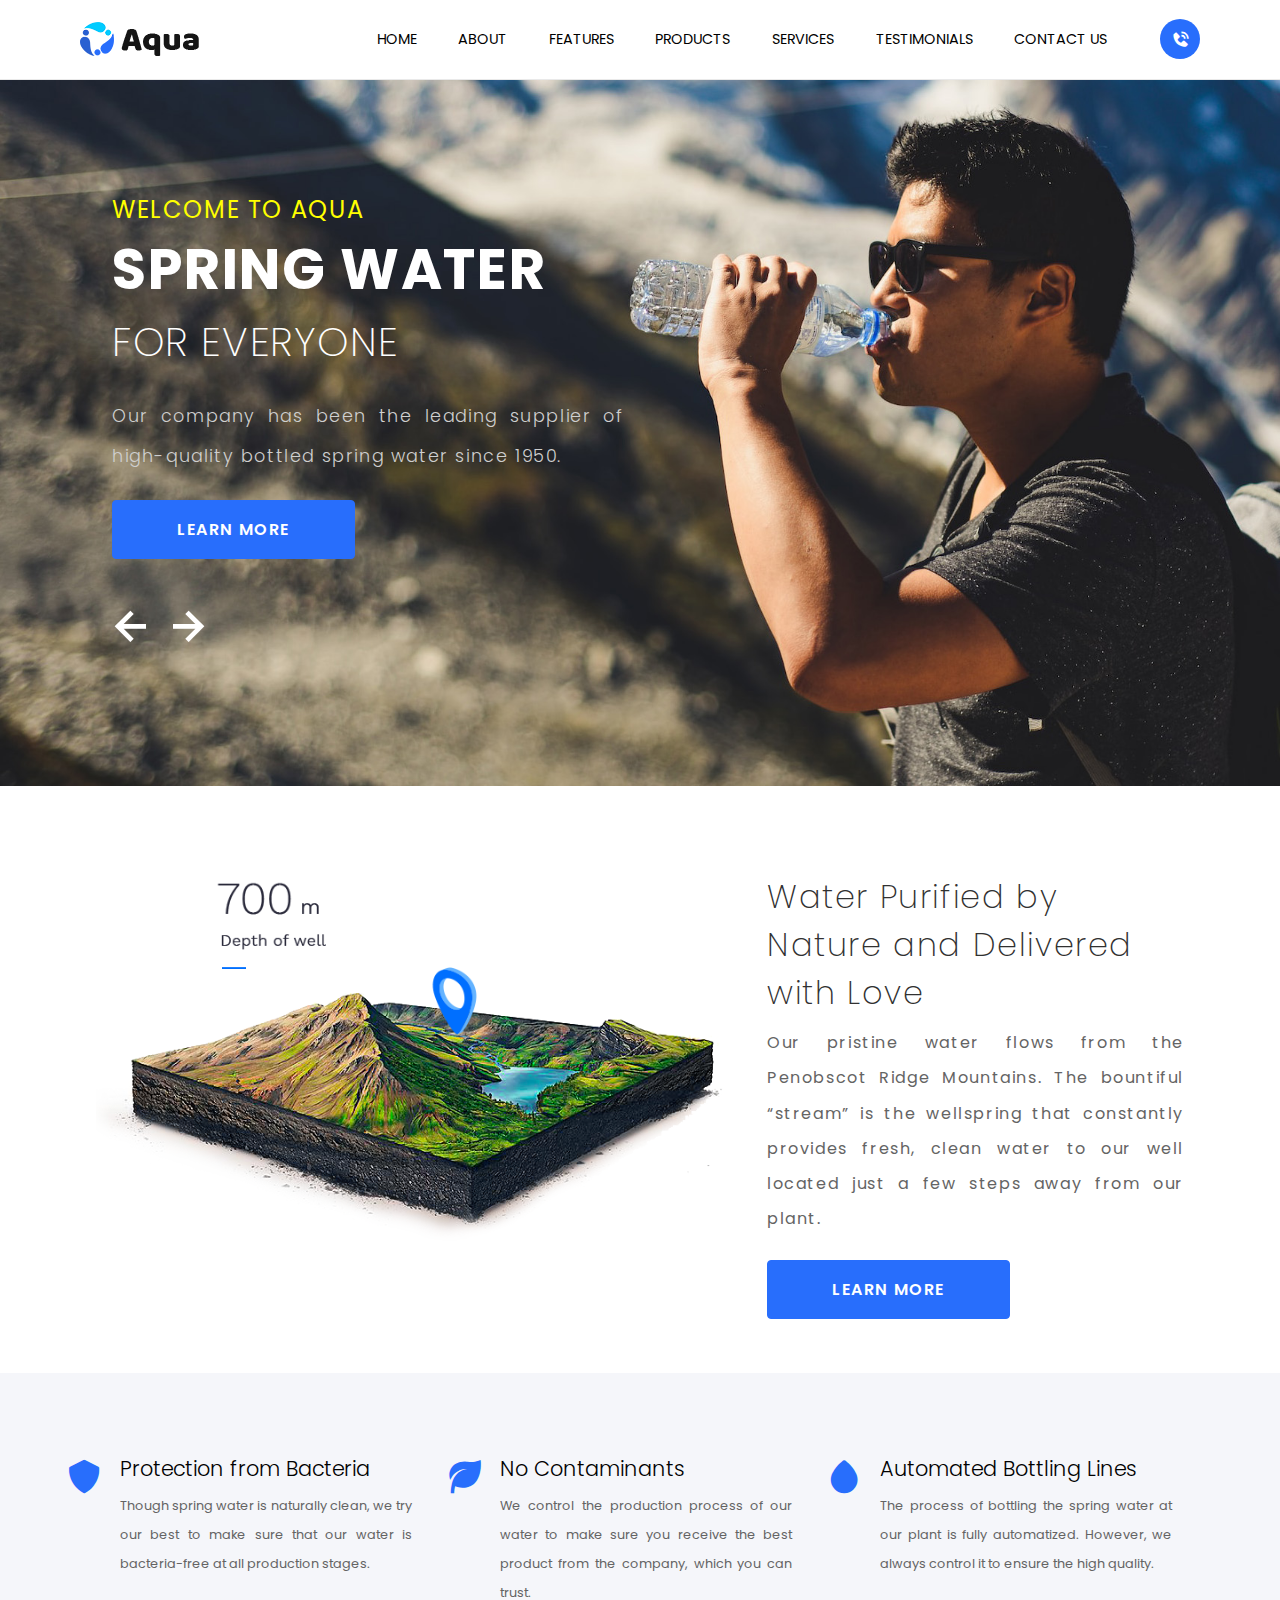
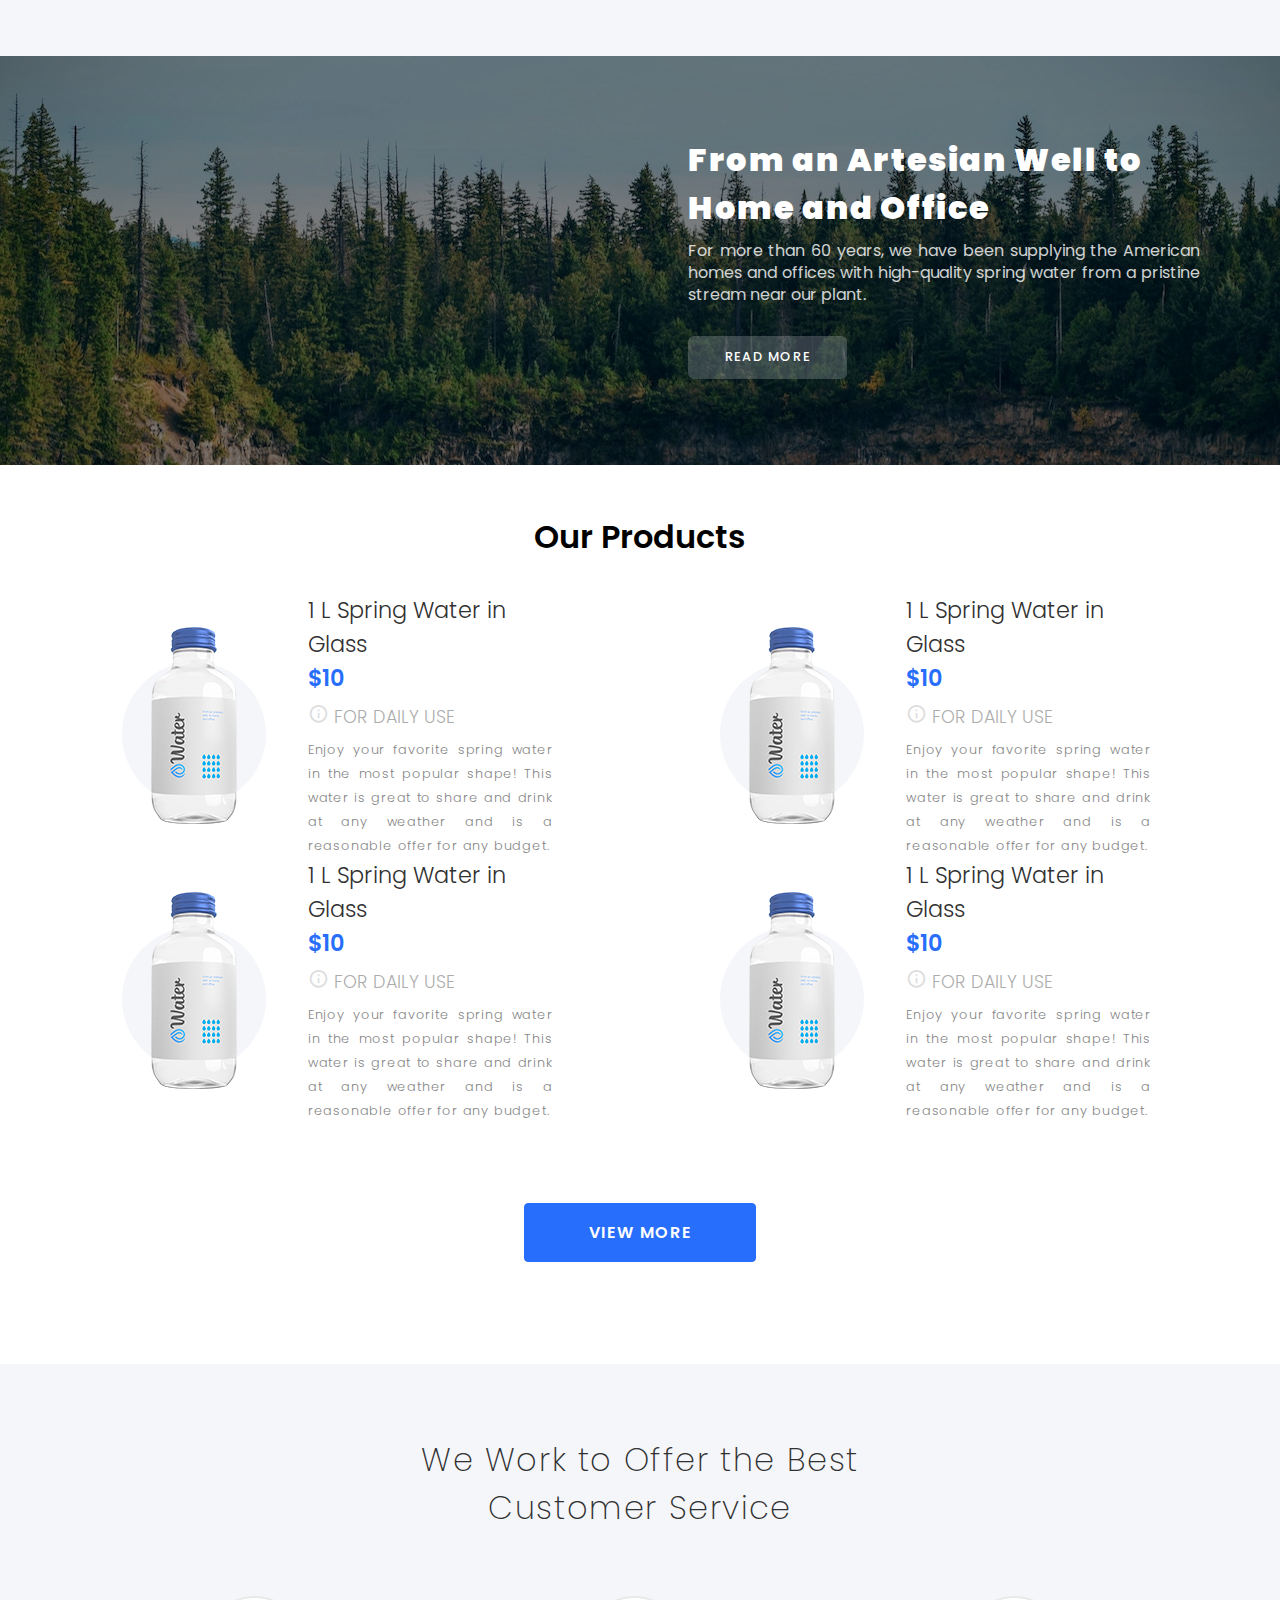
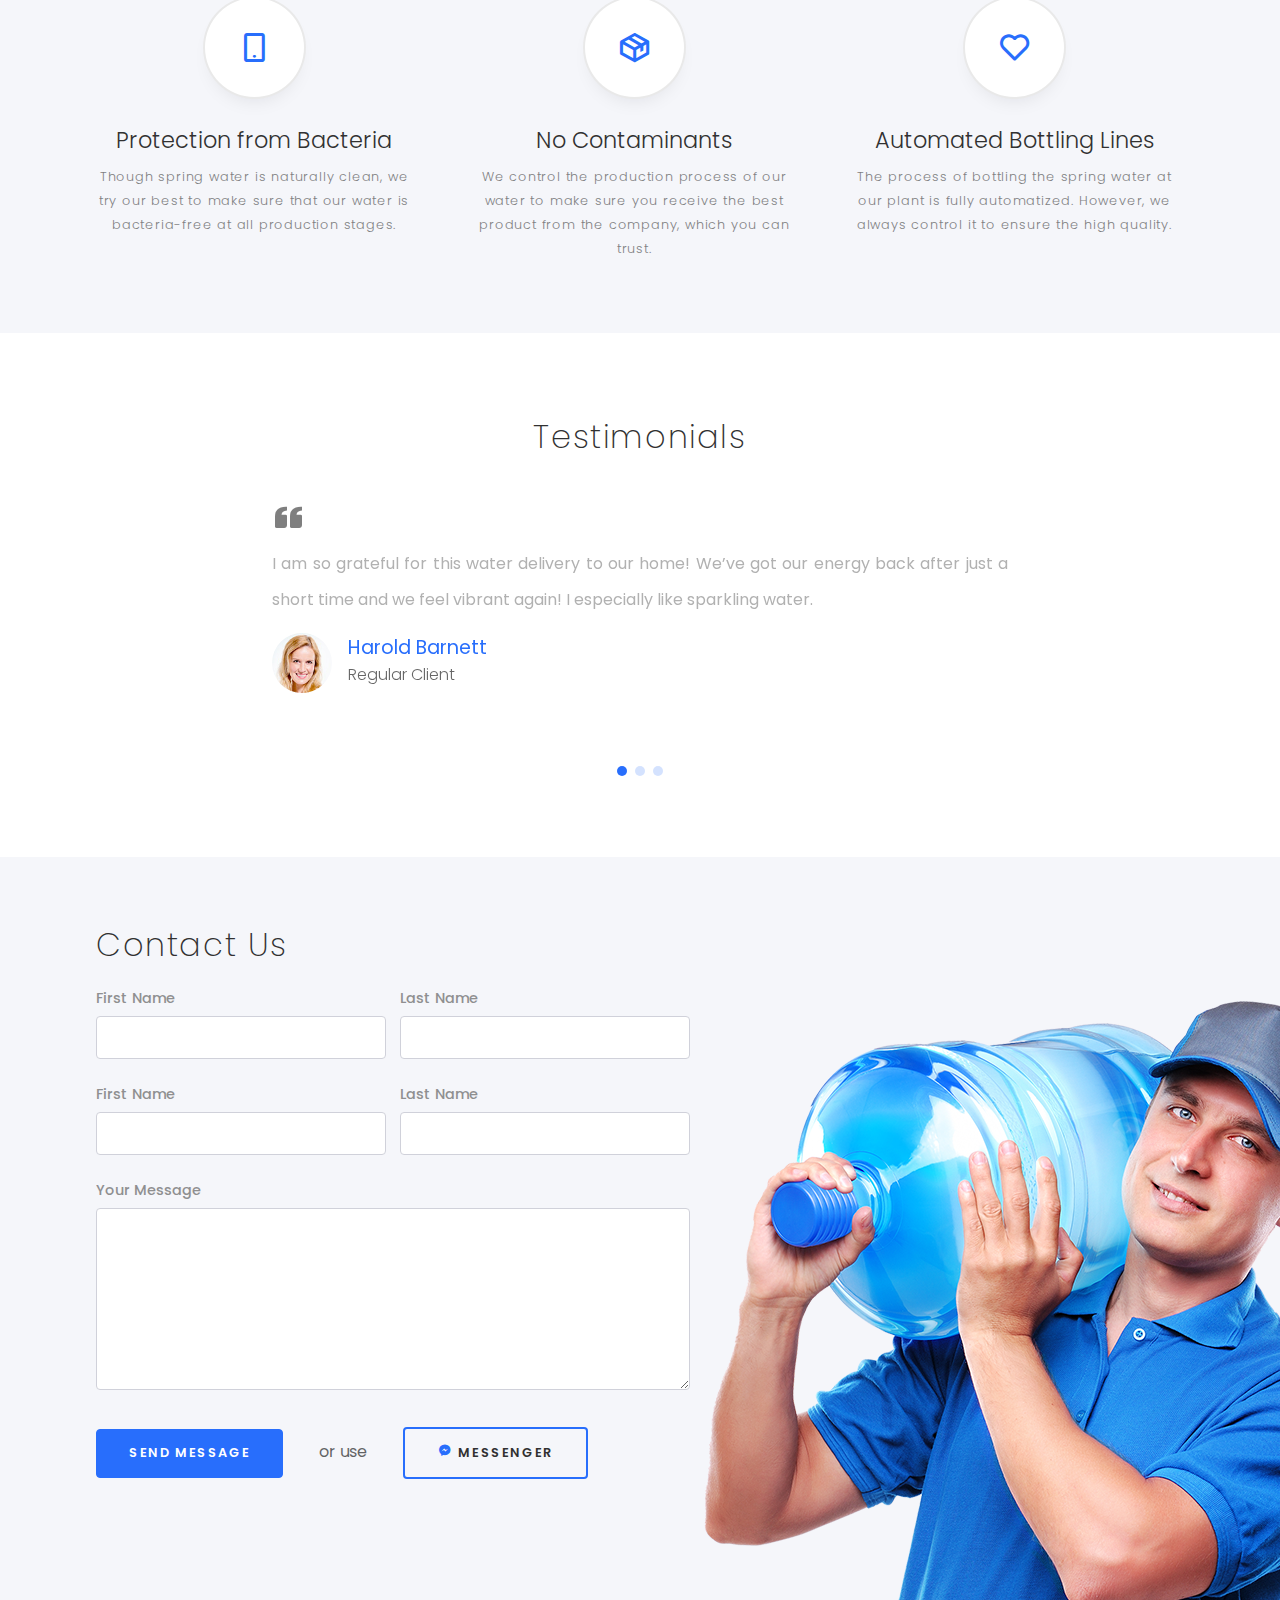
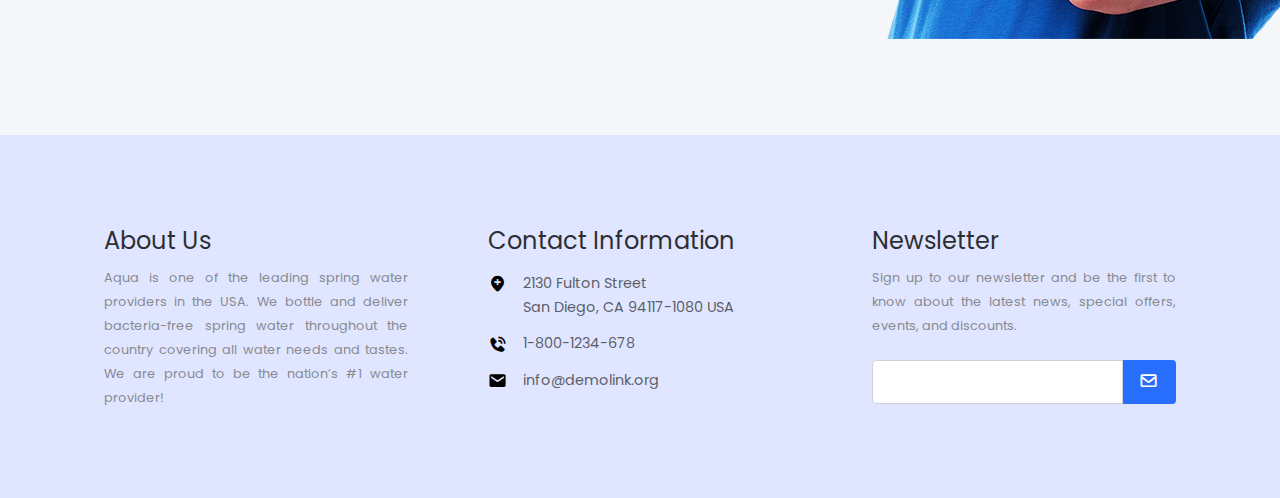
==== index.html @ f60210ac "Minor changes" ====
<!DOCTYPE html>
<head>
    <link href="./style.css" rel="stylesheet">
    <meta charset="utf-8" />
    <meta name="viewport" content="width=device-width, initial-scale=1" />
    <link href="https://fonts.googleapis.com/css2?family=Noto+Sans+Arabic:wght@200;300;400;500;600;700;800;900&family=Poppins:wght@400;500;600;700;800;900&display=swap" rel="stylesheet">
    <link rel="stylesheet"
    href="https://cdn.jsdelivr.net/npm/boxicons@latest/css/boxicons.min.css"
  />
  <link
  rel="stylesheet"
  href="https://cdn.jsdelivr.net/npm/swiper@8/swiper-bundle.min.css"
/>
</head>
<body>
 <header>
    <div class="logo-container">
        <span class="menu-btn"><i class='bx bx-menu' ></i></span>
        <img src="./images/logo.png" />
    </div>
    <nav>
     <ul>
        <li><a>HOME</a></li>
        <li><a>ABOUT</a></li>
        <li><a>FEATURES</a></li>
        <li><a>PRODUCTS</a></li>
        <li><a>SERVICES</a></li>
        <li><a>TESTIMONIALS</a></li>
        <li><a>CONTACT US</a></li>              
     </ul>
    </nav>

    <span class="call-btn"><i class='bx bxs-phone-call' ></i></span>
 </header>
 <main>
    <div class="slider">
     <div class="slide">
        <img src="./images/bg.jpg" />
        <div class="slide-info">
            <span>WELCOME TO AQUA </span>
            <h1>SPRING WATER</h1>
            <h2>FOR EVERYONE </h2>
            <p>Our company has been the leading supplier of high-quality bottled spring water since 1950.</p>
            <button>LEARN MORE</button>
            <div class="arrows">
                <i class='bx bx-left-arrow-alt'></i>
                <i class='bx bx-right-arrow-alt'></i>
            </div>
        </div>
      </div>
    </div>
    <section class="description">
        <div class="flex-conatiner">
            <div class="col-7">
             <img src="./images/index-01.png"  />
            </div>
            <div class="col-5">
             <h3>
                 Water Purified by Nature and Delivered with Love
             </h3>
             <p>
                 Our pristine water flows from the Penobscot Ridge Mountains. The bountiful “stream” is the wellspring that constantly provides fresh, clean water to our well located just a few steps away from our plant.
             </p>
             <button>LEARN MORE</button>
            </div>
         </div>
    </section>
    <section class="attributes">
        <div class="attribute">
            <i class='bx bxs-shield'></i>
                        <div>
                <h4>Protection from Bacteria</h4>
                <p>Though spring water is naturally clean, we try our best to make sure that our water is bacteria-free at all production stages.
                </p>
            </div>
          
        </div>
        <div class="attribute">
            <i class='bx bxs-leaf' ></i>                                    <div>
                <h4>No Contaminants
                </h4>
<p>
    We control the production process of our water to make sure you receive the best product from the company, which you can trust.
            </div>
          
        </div>    
        <div class="attribute">
            <i class='bx bxs-droplet'></i>
                                    <div>
                <h4>Automated Bottling Lines
                </h4>
                <p>
                    The process of bottling the spring water at our plant is fully automatized. However, we always control it to ensure the high quality.
                </p>
          
        </div>
        </div> 
    </section>
    <section class="landscape">
       <div>
         <h3>
            From an Artesian Well to Home and Office
         </h3>
         <p>
            For more than 60 years, we have been supplying the American homes and offices with high-quality spring water from a pristine stream near our plant.
         </p>
         <button class="glass-btn">READ MORE</button>
        </div>
    </section>
    <section class="products">
       <h4>Our Products </h4>
           <div class="product-container">
            <div class="product">
                <div class="product-img">
                    <span class="big-bubble"></span>
                    <img src="./images/product-1.png" />
                </div>
                <div class="product-info">
                    <h5>1 L Spring Water in Glass</h5>
                    <h6>$10</h6>
                    <span><i class='bx bx-info-circle'></i> FOR DAILY USE</span>
                    <p>Enjoy your favorite spring water in the most popular shape! This water is great to share and drink at any weather and is a reasonable offer for any budget.
                    </p>
                </div>
            </div>
            <div class="product">
                <div class="product-img">
                    <span class="big-bubble"></span>
                    <img src="./images/product-1.png" />
                </div>
                <div class="product-info">
                    <h5>1 L Spring Water in Glass</h5>
                    <h6>$10</h6>
                    <span><i class='bx bx-info-circle'></i> FOR DAILY USE</span>
                    <p>Enjoy your favorite spring water in the most popular shape! This water is great to share and drink at any weather and is a reasonable offer for any budget.
                    </p>
                </div>
            </div>
            </div>
            <div class="product-container">
                <div class="product">
                    <div class="product-img">
                        <span class="big-bubble"></span>
                        <img src="./images/product-1.png" />
                    </div>
                    <div class="product-info">
                        <h5>1 L Spring Water in Glass</h5>
                        <h6>$10</h6>
                        <span><i class='bx bx-info-circle'></i> FOR DAILY USE</span>
                        <p>Enjoy your favorite spring water in the most popular shape! This water is great to share and drink at any weather and is a reasonable offer for any budget.
                        </p>
                    </div>
                </div>
                <div class="product">
                    <div class="product-img">
                        <span class="big-bubble"></span>

                        <img src="./images/product-1.png" />
                    </div>
                    <div class="product-info">
                        <h5>1 L Spring Water in Glass</h5>
                        <h6>$10</h6>
                        <span><i class='bx bx-info-circle'></i> FOR DAILY USE</span>
                        <p>Enjoy your favorite spring water in the most popular shape! This water is great to share and drink at any weather and is a reasonable offer for any budget.
                        </p>
                    </div>
                </div>
                </div>
          <button class="produtcs-btn">VIEW MORE</button>
    </section>
    <section class="customer-service">
        <h3>We Work to Offer the Best
            <br/> Customer Service
        </h3>
        <div class="services">
            <div class="service">
                <i class='bx bx-mobile-alt'></i>
                            <div>
                    <h4>Protection from Bacteria</h4>
                    <p>Though spring water is naturally clean, we try our best to make sure that our water is bacteria-free at all production stages.
                    </p>
                </div>
              
            </div>
            <div class="service">
                <i class='bx bx-package' ></i> 
                                                  <div>
                    <h4>No Contaminants
                    </h4>
    <p>
        We control the production process of our water to make sure you receive the best product from the company, which you can trust.
                </div>
              
            </div>    
            <div class="service">
                <i class='bx bx-heart'></i>   
                                                     <div>
                    <h4>Automated Bottling Lines
                    </h4>
                    <p>
                        The process of bottling the spring water at our plant is fully automatized. However, we always control it to ensure the high quality.
                    </p>
              
            </div>
            </div> 
        </div>
    
    </section>
    <section class="testimonials">
        <h3>Testimonials </h3>
    
      
            <div class="testimonial-container">
                <div class="swiper">
                  <!-- Additional required wrapper -->
                  <div class="swiper-wrapper">
                    <!-- Slides -->
                    <div class="swiper-slide">
                        <div class="testimonial">
                            <i class='bx bxs-quote-left'></i>
                            <p>I am so grateful for this water delivery to our home! We’ve got our energy back after just a short time and we feel vibrant again! I especially like sparkling water.
                            </p>
                            <div class="user">
                               <img src="./images/testimonials-person-1.jpg" />
                               <div class="user-info">
                                <span class="user-name">Harold Barnett</span>
                                <span class="user-type">Regular Client</span>
                               </div>
                            </div>
                        </div>
                    </div>
                    <div class="swiper-slide">
                        <div class="testimonial">
                            <i class='bx bxs-quote-left'></i>
            <p>I have looked far and wide in Los Angeles County for the purest water, and Aqua is without a doubt the cleanest, freshest, most vital water available and it is also affordable.
                            </p>
                            <div class="user">
                               <img src="./images/testimonials-person-2.jpg" />
                               <div class="user-info">
                                  <span class="user-name">Harold Barnett</span>
                                  <span class="user-type">Regular Client</span>
                               </div>
                            </div>
                        </div>  
                    </div>
                    <div class="swiper-slide">
                        <div class="testimonial">
                            <i class='bx bxs-quote-left'></i>
            <p>I have looked far and wide in Los Angeles County for the purest water, and Aqua is without a doubt the cleanest, freshest, most vital water available and it is also affordable.
                            </p>
                            <div class="user">
                               <img src="./images/testimonials-person-2.jpg" />
                               <div class="user-info">
                                  <span class="user-name">Harold Barnett</span>
                                  <span class="user-type">Regular Client</span>
                               </div>
                            </div>
                        </div>  
                    </div>
                  </div>
                  <!-- If we need pagination -->
                  <div class="swiper-pagination"></div>
                </div>
              </div>
    </section>
    <section class="contact">
     <div class="contact-from">
        <h3>Contact Us
        </h3>
        <div class="inputs">
           <div>
            <label>First Name</label>
            <input />
           </div>
           <div style="margin-left: 3rem;">
            <label>Last Name</label>
            <input />
           </div>      
          </div>
          <div class="inputs">
            <div>
             <label>First Name</label>
             <input />
            </div>
            <div style="margin-left: 3rem;">
             <label>Last Name</label>
             <input />
            </div>      
           </div>
            <div style="margin-top: 1rem;">
            <label>Your Message</label>
            <textarea></textarea>
        </div>
        <div>
            <button>SEND MESSAGE</button>
            <span>or use</span>
            <button class="outline-button">
                <i class='bx bxl-messenger'></i>
                MESSENGER</button>
        </div>

     </div>
        <img src="./images/contact.png"  />
    </section>
    <section class="footer">
     <div class="footer-column about">
        <h5>About Us</h5>
        <p>Aqua is one of the leading spring water providers in the USA. We bottle and deliver bacteria-free spring water throughout the country covering all water needs and tastes. We are proud to be the nation’s #1 water provider!
        </p>
     </div>
     <div class="footer-column">
       <h5>Contact Information    </h5>
       <div><i class='bx bxs-location-plus'></i> <span>2130 Fulton Street  <br/>
        San Diego, CA 94117-1080 USA</span> </div>
        <div><i class='bx bxs-phone-call' ></i><span>1-800-1234-678</span> </div>
            <div><i class='bx bxs-envelope'></i> <span>info@demolink.org</span> </div>
     </div>
     <div class="footer-column">
        <h5>Newsletter </h5>
        <p>Sign up to our newsletter and be the first to know about the latest news, special offers, events, and discounts.
        </p>
        <div>
            <input class="news-input" />
            <a class="send-btn"><i class='bx bx-envelope'></i></a>
        </div>
     </div>
    </section>
 </main>
</body>
<script src="https://cdn.jsdelivr.net/npm/swiper@8/swiper-bundle.min.js"></script>
<script src="main.js"></script>
</html>
---- style.css ----
* {
  margin: 0;
  padding: 0;
  box-sizing: 0;
  font-family: "Poppins";
}
:root {
  --text-color: #313131;
  --bg-color: #f5f6fa;
  --main-color: #286efc;
  --second-color: #fff;
  --other-color: #646464;
  --big-font: 4.5rem;
  --p-font: 1rem;
  --transition: all 0.3s;
}
h1 {
  font-size: 2em;
  margin-top: 0.3rem;
  letter-spacing: 0.1rem;
  margin-block-start: 0em;
  margin-block-end: 0em;
}

h2 {
  font-size: 1.5em;
  letter-spacing: 0.1rem;
  font-weight: 200;
  margin-block-start: 0em;
}
h3 {
  font-size: 1.2em;
  letter-spacing: 0.1rem;
  font-weight: 200;
  margin-block-start: 0em;
  color: var(--text-color);
}

p {
  letter-spacing: 0.1rem;
  color: var(--other-color);
  line-height: 2.2rem;
  margin-top: 0.5rem;
  text-align: justify;
}
img {
  display: inline-block;
  max-width: 100%;
  height: auto;
}
header {
  display: flex;
  padding: 1.1rem 2rem;
  align-items: center;
  justify-content: space-between;
  border-bottom: 1px solid #e9e9e9;
}
.logo-container {
  display: flex;
  align-items: center;
}
.menu-btn {
  display: block;
  margin-right: 1rem;
  font-size: 2em;
  margin-top: 0.5rem;
}

nav {
  margin-left: auto;
  margin-right: 2rem;
  display: none;
}
nav ul {
  list-style: none;
  display: flex;
}
nav ul li {
  margin: 1rem 1.3rem;
  font-size: 0.9em;
}
nav ul li a {
  font-weight: 400;
}
nav ul li a:hover {
  color: var(--main-color);
  cursor: pointer;
  transition: var(--transition);
}
.call-btn {
  color: var(--second-color);
  width: 1.5rem;
  height: 1.5rem;
  vertical-align: middle;
  text-align: center;
  font-size: 1.2em;
  padding: 0.5rem;
  border-radius: 50%;
  background-color: var(--main-color);
  cursor: pointer;
}
.call-btn:hover {
  transform: scale(1.2);
  transition: all 0.5s;
}

.slide {
  max-width: 100%;
  position: relative;
}
.slide img {
  object-fit: cover;
  object-position: right;
  max-width: 100%;
  min-height: 30rem;
}
.slide-info {
  position: absolute;
  top: 2rem;
  left: 2rem;
  color: var(--second-color);
}

.slide-info span {
  font-size: 1.5em;
  color: yellow;
  letter-spacing: 0.1rem;
}
.slide-info p {
  letter-spacing: 0.1rem;
  font-size: 1.1em;
  font-weight: 300;
  width: 95%;
  line-height: 2.5rem;
  color: #cfcfcf;
  margin-top: 1.5rem;
}

button {
  background-color: var(--main-color);
  color: var(--second-color);
  border: 1px solid var(--main-color);
  font: inherit;
  border-radius: 4px;
  cursor: pointer;
  text-decoration: none;
  display: inline-block;
  padding: 1rem 4rem;
  outline: none;
  font-weight: 600;
  transition: var(--transition);
  margin: 6px 0;
  letter-spacing: 0.1rem;
  margin-top: 1.5rem;
}
button:hover {
  background-color: #4382ff;
  border: 1px solid #4382ff;
}
.send-btn {
  background-color: var(--main-color);
  font: inherit;
  border-radius: 4px;
  cursor: pointer;
  text-decoration: none;
  display: inline-block;
  padding: 0.5rem 1rem;
  outline: none;
  font-weight: 500;
  transition: var(--transition);
  margin: 6px 0;
  letter-spacing: 0.1rem;
  border-top-left-radius: 0;
  border-bottom-left-radius: 0;
}

.glass-btn {
  background-color: rgba(255, 255, 255, 0.2);
  border: none;
  border-radius: 6px;
  padding: 0.8rem 2.3rem;
  margin-top: 1.8rem;
  font-size: 0.8em;
  font-weight: 500;
}
.glass-btn:hover {
  background-color: #4382ff;
  border: none;
}
.arrows {
  font-size: 2.5em;
  margin-top: 0.5rem;
}
.arrows .bx {
  margin: -0.5rem;
  cursor: pointer;
  transition: var(--transition);
}
.arrows .bx:hover {
  color: var(--main-color);
}
.wave {
  margin-top: -15rem;
  width: 100%;
  height: 15rem;
}
.flex-conatiner {
  display: flex;
  flex-wrap: wrap;
  flex-direction: column;
}
.col-7 {
  flex: 1 0 58%;
}
.col-5 {
  flex: 1 0 42%;
}

.description {
  margin-top: 5rem;
  padding: 0 4rem;
  text-align: center;
  margin-bottom: 3rem;
}
.description .col-7 {
  order: 2;
  margin-top: 3rem;
}
.description .col-5 {
  order: 1;
}
.description .col-5 p {
  text-align: center;
}
.attributes {
  background-color: var(--bg-color);
  display: flex;
  padding: 4rem;
  flex-wrap: wrap;
}

.attribute {
  display: flex;
  flex-direction: row;
  align-items: start;
  margin-top: 2rem;
  flex: 0 0 100%;
  padding: 0;
  box-sizing: border-box;
}
.attribute i {
  margin-top: 0.2rem;
  color: var(--main-color);
  font-size: 2em;
}
.attribute div {
  margin-left: 1.5rem;
}
.attribute div h4 {
  font-size: 1.3em;
  font-weight: 300;
}

.attribute div p {
  line-height: 1.8rem;
  letter-spacing: normal;
  font-size: 0.8em;
}
.landscape {
  background-image: linear-gradient(rgba(0, 0, 0, 0.5), rgba(0, 0, 0, 0.5)),
    url(./images/waterfall.jpg);
  display: flex;
  justify-content: end;
}
.landscape div {
  width: 100%;
  padding: 3rem;
}
.landscape div h3 {
  color: var(--second-color);
  font-weight: 900;
}
.landscape div p {
  color: var(--second-color);
  letter-spacing: normal;
  opacity: 0.8;
  line-height: 1.4rem;
}

.products {
  text-align: center;
  padding: 3rem 3rem;
  margin-bottom: 3rem;
}
.products h4 {
  font-size: 2em;
  font-weight: 600;
  margin-bottom: 2rem;
}
.product-container {
  display: flex;
  flex-direction: column;
  justify-content: space-between;
}

.product {
  display: flex;
  flex-direction: column;
}

.product-img {
  width: 100%;
  min-height: 200px;
  position: relative;
  flex: 0 0 40%;
  justify-content: center;
  align-items: center;
  display: flex;
  transition: all 2s;
}
.product-img img {
  top: 0%;
  left: 50%;

  margin: auto;
}
.product-img span.big-bubble {
  position: absolute;
  z-index: -10;
  width: 9rem;
  height: 9rem;
  border-radius: 50%;
  background-color: var(--bg-color);
  margin: auto;
  transition: all 2s;
  margin-top: 1rem;
}
.product-img:hover span.big-bubble {
  transform: scale(1.2);
}
.product-img span.small-bubble {
  width: 1.5rem;
  height: 1.5rem;
  border-radius: 50%;
  background-color: fuchsia;
}

.product-info {
  display: flex;
  flex-direction: column;
  text-align: left;
  padding-left: 1rem;
  flex: 0 0 50%;
}
.product-info h5 {
  font-size: 1.4em;
  font-weight: 300;
  color: var(--text-color);
  cursor: pointer;
  transition: var(--transition);
}
.product-info h5:hover {
  color: var(--main-color);
}
.product-info h6 {
  font-size: 1.4em;
  font-weight: 600;
  color: var(--main-color);
}
.product-info span i {
  font-size: 1.2em;
  font-weight: 400;
  color: var(--text-color);
  opacity: 0.4;
}
.product-info span {
  margin-top: 0.5rem;
  font-size: 1.1em;
  font-weight: 300;
  color: var(--text-color);
  opacity: 0.4;
}
.product-info p {
  font-size: 0.8em;
  font-weight: 300;
  color: var(--text-color);
  letter-spacing: 0.05rem;
  opacity: 0.6;
  line-height: 1.5rem;
}
.produtcs-btn {
  margin-top: 5rem;
}
.customer-service {
  background-color: var(--bg-color);
  text-align: center;
  padding: 2.5rem 3rem;
}
.customer-service h3 {
  margin-top: 2rem;
}
.services {
  display: flex;
  flex-direction: column;
  margin-top: 2rem;
  margin-bottom: 2rem;
}
.service {
  display: flex;
  flex-direction: column;
  align-items: center;
  margin-top: 2rem;
  flex: 0 0 100%;
  box-sizing: border-box;
}
.service h4 {
  font-size: 1.4em;
  font-weight: 300;
  color: var(--text-color);
  cursor: pointer;
  transition: var(--transition);
}
.service i {
  font-size: 2.2em;
  font-weight: 400;
  color: var(--main-color);
  padding: 2rem;
  background-color: var(--second-color);
  border-radius: 50%;
  margin-bottom: 1.5rem;
  border: 2px solid #e9e9e9;
  transition: var(--transition);
  box-shadow: rgba(22, 23, 26, 0.1) 0 10px 20px -10px;
}
.service i:hover {
  background-color: var(--main-color);
  border: 2px solid var(--main-color);
  color: var(--second-color);
  box-shadow: none;
}
.service p {
  font-size: 0.8em;
  font-weight: 300;
  color: var(--text-color);
  letter-spacing: 0.05rem;
  opacity: 0.6;
  line-height: 1.5rem;
  text-align: center;
}
.testimonials {
  text-align: center;
  padding: 4rem 3rem 1rem;
}

.testimonial {
  text-align: left;
  padding: 0 2rem;
  margin-top: 2.5rem;
}
.testimonial i {
  font-size: 2em;
  opacity: 0.5;
}
.testimonial p {
  letter-spacing: normal;
  opacity: 0.5;
}
.user {
  margin-top: 1rem;
  display: flex;
  flex-direction: row;
}
.user img {
  border-radius: 50%;
  width: 60px;
  height: 60px;
}
.user-info {
  margin-left: 1rem;
}
.user-info span {
  display: block;
}
.user-name {
  color: var(--main-color);
  font-size: 1.2em;
}
.user-type {
  opacity: 0.6;
  font-weight: 300;
}

.contact {
  background-color: var(--bg-color);
  display: flex;
  flex-direction: column;
  padding: 6rem 4rem;
}

.inputs {
  display: flex;
  flex-direction: row;
  margin-top: 1rem;
}
input {
  border: 1.5px solid #d0d1da;
  outline: none;
  width: 100%;
  padding: 10px 16px;
  background: var(--second-color);
  color: inherit;
  border-radius: 4px;
  margin: 6px 0;
  font-family: inherit;
  text-align: left;
  font-size: 0.9em;
  transition: 0.4s;
}
textarea {
  border: 1.5px solid #d0d1da;
  outline: none;
  width: 100%;
  height: 10rem;
  padding: 10px 16px;
  background: var(--second-color);
  color: inherit;
  border-radius: 4px;
  margin: 6px 0;
  font-family: inherit;
  text-align: left;
  font-size: 0.9em;
  transition: 0.4s;
}
label {
  font-size: 0.9em;
  color: var(--other-color);
  opacity: 0.7;
  font-weight: 500;
}
.contact-from div button {
  padding: 0.9rem 2rem;
  font-size: 0.8em;
}
.contact-from div span {
  padding: 0 2rem;
  opacity: 0.6;
}

.outline-button {
  border: 2px solid var(--main-color);
  background: transparent;
  color: var(--text-color);
}
.outline-button:hover {
  border: 2px solid var(--main-color);
  background: var(--main-color);
  color: var(--second-color);
}
.outline-button i {
  color: var(--main-color);
  font-size: 1.2em;
}
.outline-button:hover i {
  color: var(--second-color);
}
.contact img {
  width: 70%;
  margin: auto;
  margin-top: 6rem;
}

.footer {
  padding: 3rem 4rem;
  background-color: #e0e6ff;
  display: flex;
  justify-content: space-between;
  flex-direction: column;
}
.footer-column {
  padding: 2.5rem;
  box-sizing: border-box;
}
.footer-column h5 {
  font-size: 1.5rem;
  opacity: 0.8;
  font-weight: 400;
  margin-bottom: 1rem;
}
.footer-column p {
  font-size: 0.8rem;
  line-height: 1.5rem;
  letter-spacing: normal;
  opacity: 0.7;
  margin-top: -0.5rem;
}
.footer-column div {
  display: flex;
  margin-top: 1rem;
  flex-direction: row;
}
.footer-column i {
  color: #000;
  font-size: 1.2em;
}
.footer-column span {
  font-size: 0.9rem;
  line-height: 1.5rem;
  letter-spacing: normal;
  opacity: 0.6;
  margin-top: -0.2rem;
  margin-left: 1rem;
}
.footer-column span:hover {
  color: var(--main-color);
  transition: var(--transition);
  cursor: pointer;
}
.send-btn i {
  color: var(--second-color);
  margin-top: 0.2rem;
}

.testimonial-container {
  width: 100%;
  padding: 0rem 0rem 1rem;
  box-sizing: border-box;
}

.swiper-slide {
  padding: 0px 0 100px;
}

.swiper .swiper-pagination .swiper-pagination-bullet {
  box-shadow: none;
  background: var(--main-color);
  width: 10px;
  height: 10px;
}
.news-input {
  border-top-right-radius: 0;
  border-bottom-right-radius: 0;
}

@media (min-width: 600px) {
  h1 {
    font-size: 2em;
    margin-block-start: 0em;
    margin-block-end: 0em;
  }

  h2 {
    font-size: 1.5em;
    font-weight: 200;
    margin-block-start: 0em;
  }

  .arrows {
    font-size: 3.5em;
    margin-top: 1.5rem;
  }

  .attributes {
    padding: 2rem 2rem;
  }
  .attribute {
    flex: 0 0 50%;
    padding: 0 2rem 0 0;
  }
  .attribute i {
    font-size: 2.5em;
  }
  .attribute div {
    margin-left: 1rem;
  }
  .landscape div {
    width: 70%;
    padding: 3rem;
  }

  .services {
    flex-direction: row;
    flex-wrap: wrap;
  }
  .service {
    flex: 0 0 50%;
    padding: 0 2rem;
  }
  .footer {
    padding: 3rem 4rem;
    flex-direction: row;
    flex-wrap: wrap;
  }

  .footer-column {
    flex: 1 0 50%;
  }
  .about {
    flex: 1 0 100%;
  }
  .footer-column div {
    flex-direction: column;
  }
  .footer-column div a {
    width: 100%;
    text-align: center;
  }
  .testimonial-container {
    width: 100%;
    padding: 0rem 3rem 3rem 3rem;
    box-sizing: border-box;
  }
  .product {
    display: flex;
    flex-direction: row;
  }
}
@media (min-width: 800px) {
  .slide-info {
    top: 3rem;
    left: 3rem;
  }
  h1 {
    font-size: 2.5em;
    margin-block-start: 0em;
    margin-block-end: 0em;
  }

  h2 {
    font-size: 2em;
    font-weight: 200;
    margin-block-start: 0em;
  }
  .description {
    padding: 0 10rem;
  }
  .attributes {
    padding: 4rem 4rem;
  }

  .landscape div {
    width: 40%;
    padding: 5rem;
  }

  .product-container {
    display: flex;
    justify-content: row;
  }
  .product {
    flex: 0 0 45%;
  }
  .product-container {
    flex-direction: row;
  }
  .customer-service {
    padding: 2.5rem 4rem;
  }

  .testimonials {
    padding: 5rem 12rem 1rem;
  }

  .footer-column {
    flex: 1 0 33%;
  }

  .footer-column div {
    flex-direction: row;
  }
  .footer-column div a {
    width: auto;
  }
  .card {
    padding: 0rem 10rem 3rem 10rem;
  }
}

@media (min-width: 1050px) {
  .slide-info {
    top: 7rem;
    left: 7rem;
  }
  .menu-btn {
    display: none;
  }
  nav {
    display: block;
  }

  h1 {
    font-size: 3.5em;
    margin-block-start: 0em;
    margin-block-end: 0em;
  }

  h2 {
    font-size: 2.5em;
    font-weight: 200;
    margin-block-start: 0em;
  }
  h3 {
    font-size: 2em;
    letter-spacing: 0.1rem;
    font-weight: 200;
    margin-block-start: 0em;
  }
  .slide-info p {
    width: 55%;
  }

  .description {
    padding: 0 18rem;
  }
  .attributes {
    flex-wrap: nowrap;
    padding: 3rem 4rem;
  }
  .attribute {
    flex: 0 0 33%;
  }
  .products {
    padding: 3rem 6rem;
  }
  .service {
    flex: 0 0 33%;
  }
}

@media (min-width: 1200px) {
  header {
    padding: 0.8rem 5rem;
  }
  .flex-conatiner {
    flex-direction: row;
  }
  .description {
    padding: 0 6rem;
    text-align: left;
  }
  .description .col-7 {
    margin-top: 0rem;
    order: 1;
  }
  .description .col-5 {
    order: 2;
    padding-left: 2.5rem;
    box-sizing: border-box;
  }
  .description .col-5 p {
    text-align: justify;
  }
  .contact {
    flex-direction: row;
    padding-left: 6rem;
    padding-top: 4rem;
    overflow: hidden;
  }
  .contact-from {
    flex: 0 0 50%;
  }

  .contact img {
    margin-left: 3rem;
    margin-top: 5rem;
    width: 65%;
  }
}

@media (min-width: 1300px) {
  .wave {
    height: 25rem;
    margin-top: -22rem;
  }
}
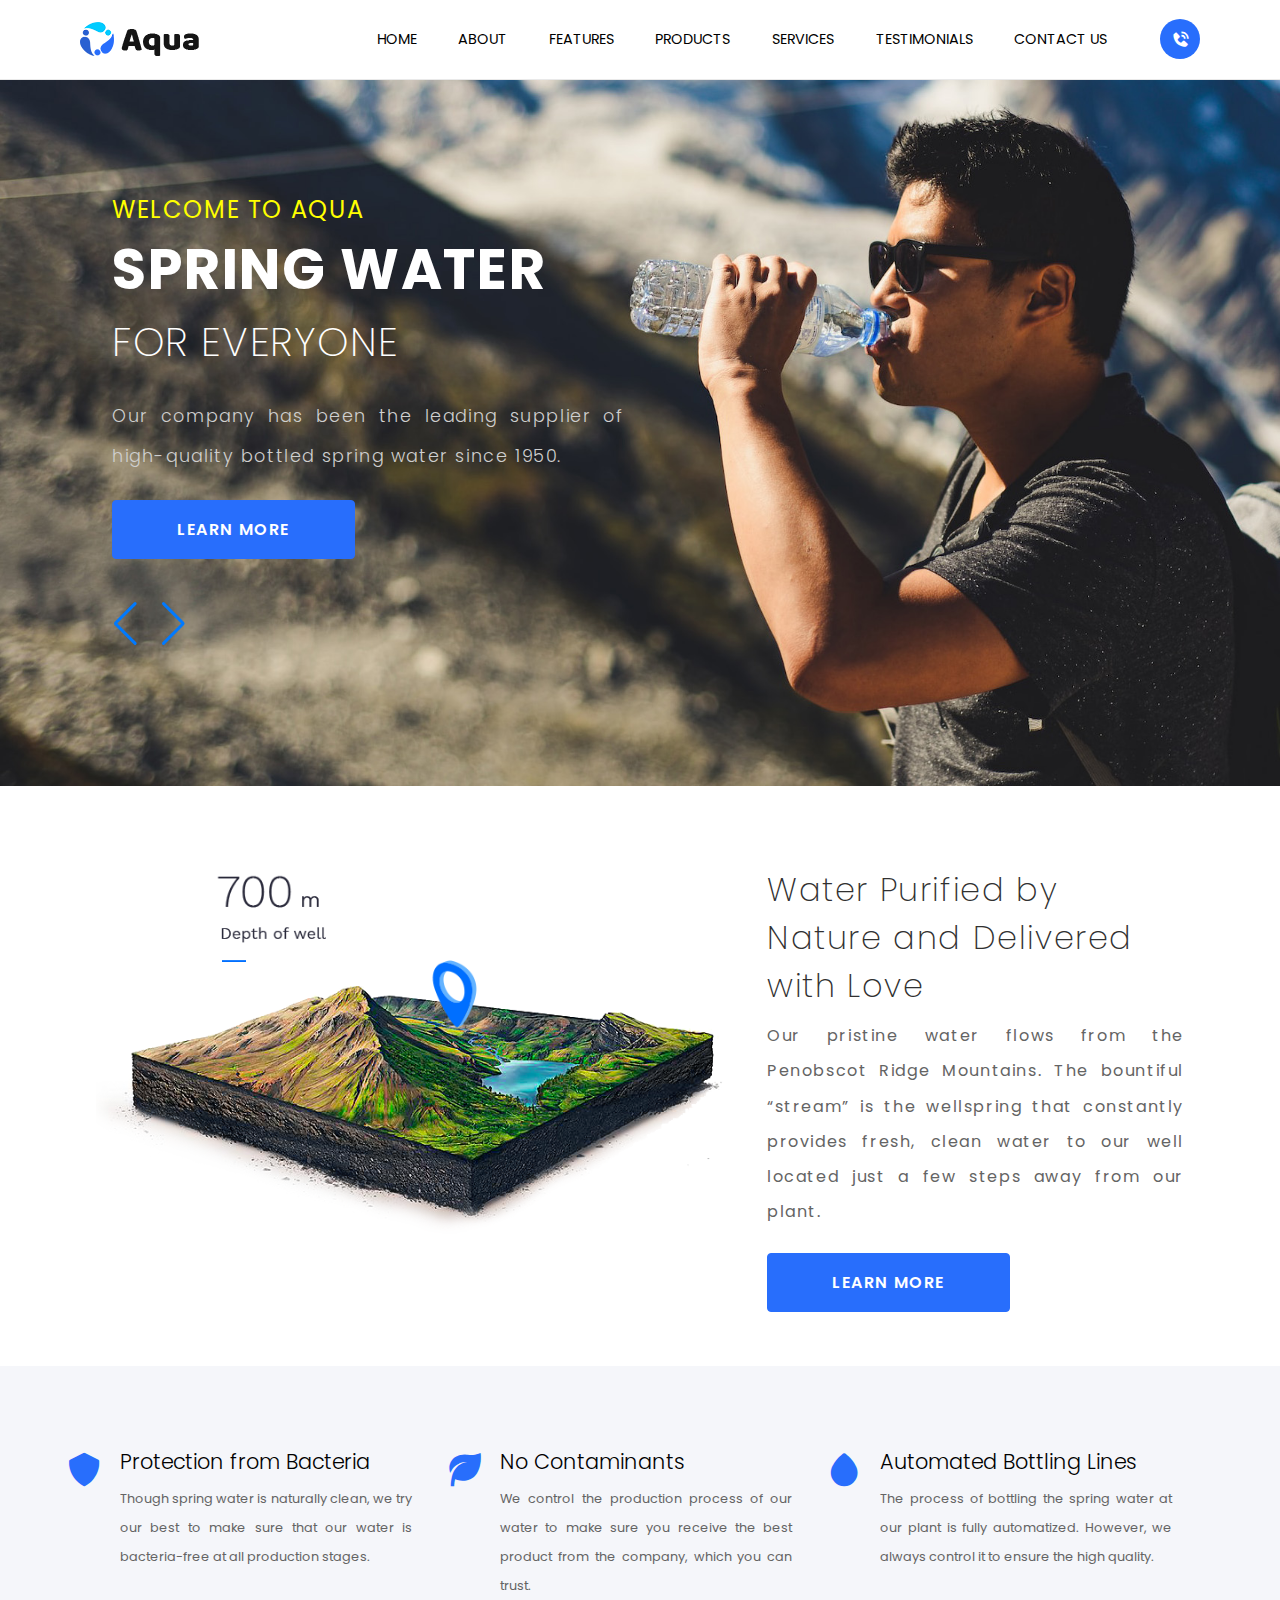
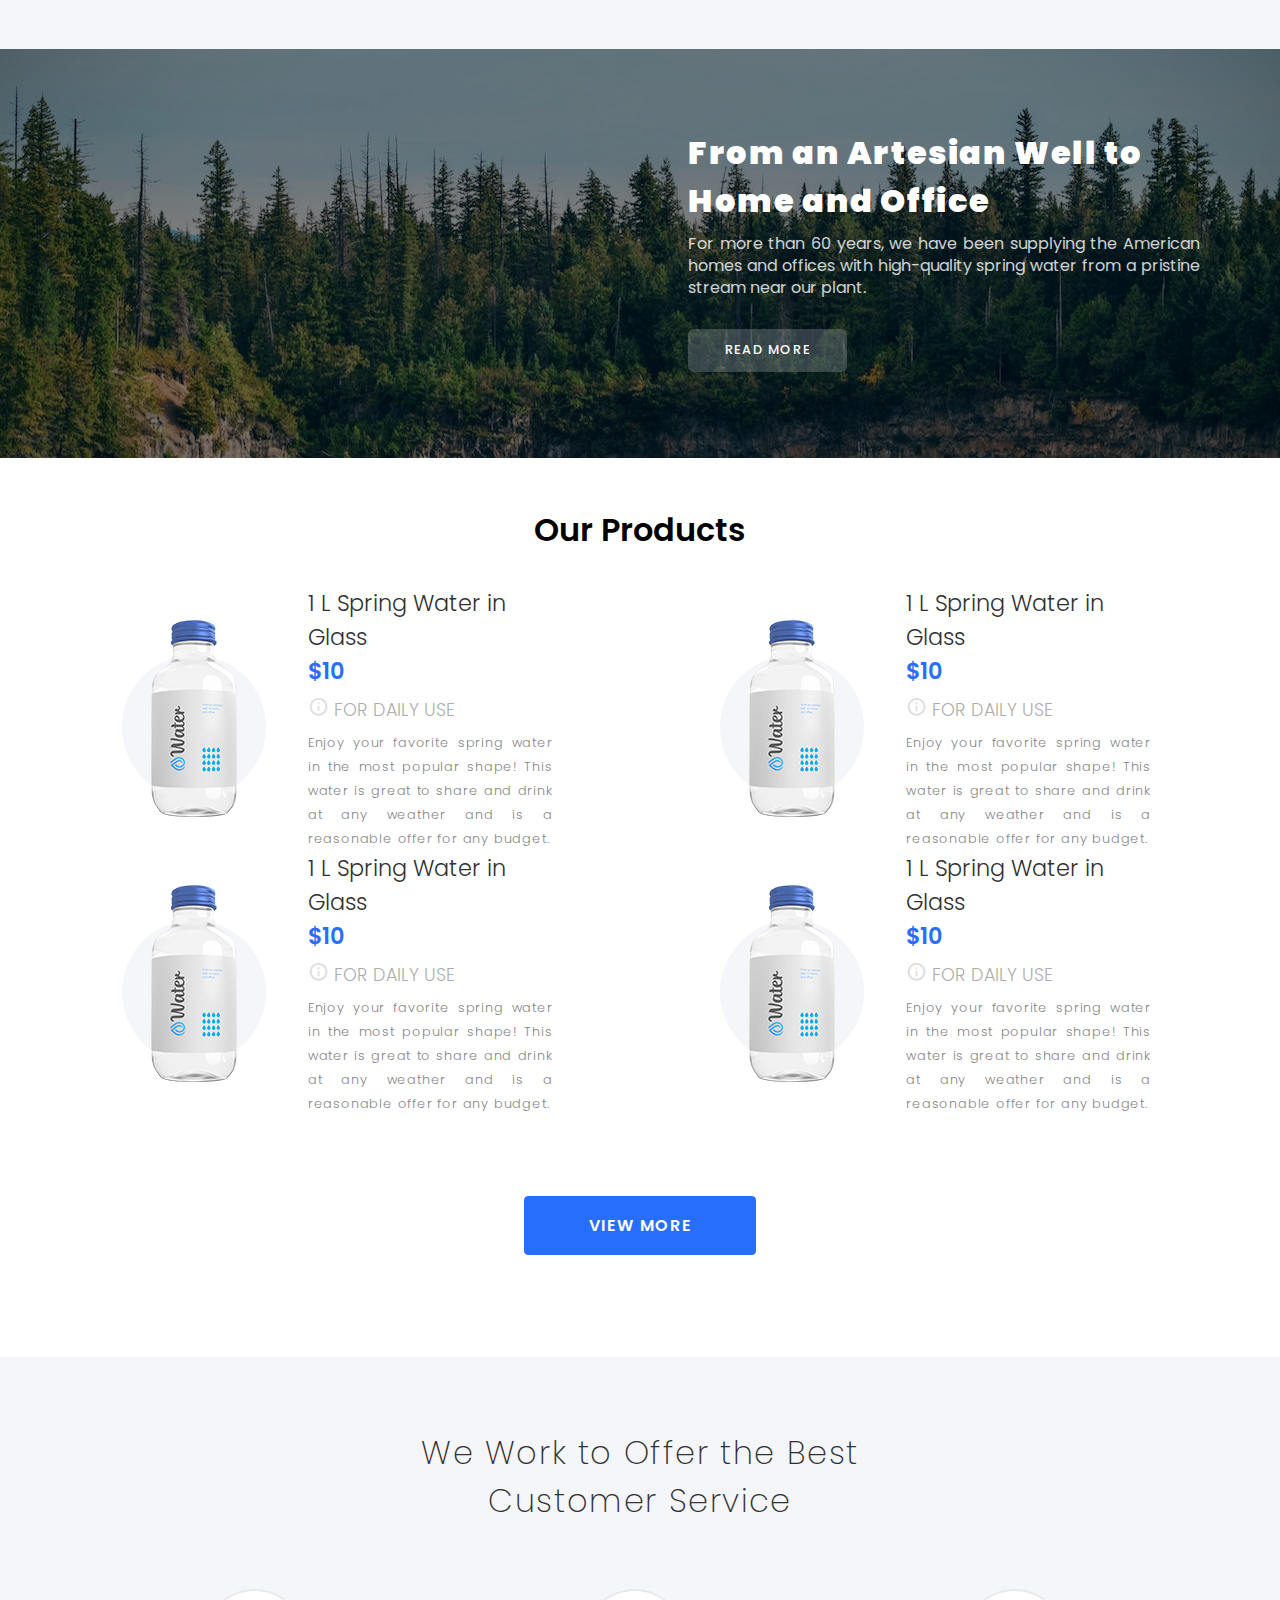
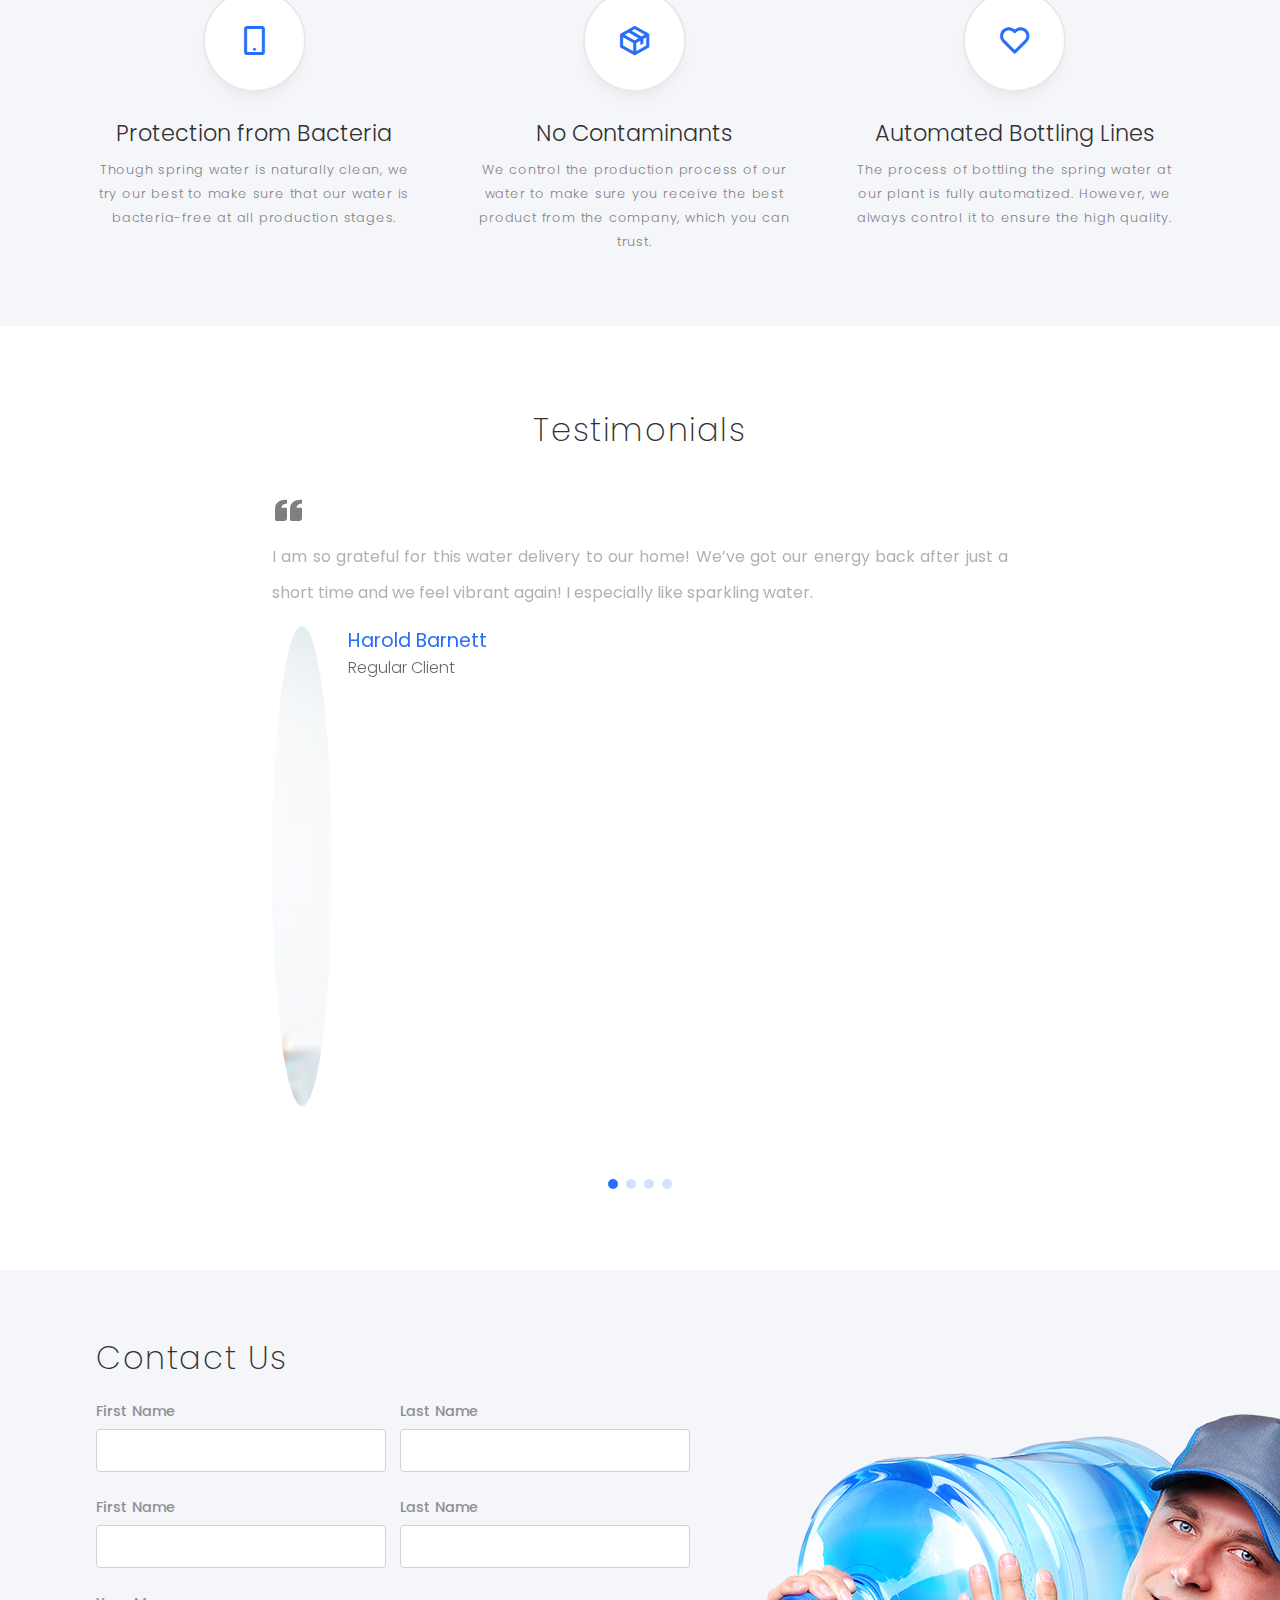
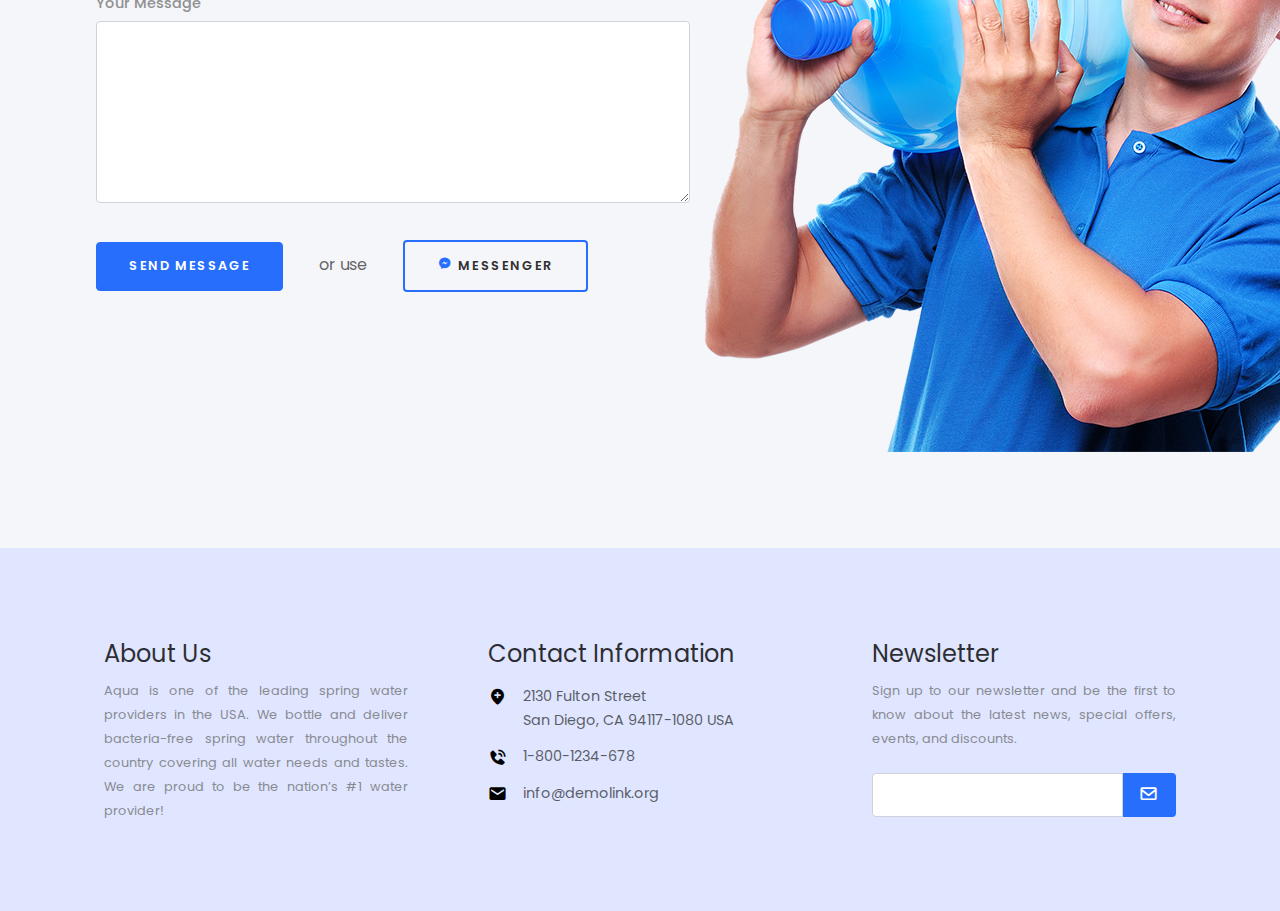
==== commit 4f74f26e: "main slider added" ====
--- a/index.html
+++ b/index.html
@@ -11,6 +11,31 @@
   rel="stylesheet"
   href="https://cdn.jsdelivr.net/npm/swiper@8/swiper-bundle.min.css"
 />
+  <style>
+      .swiper {
+        width: 100%;
+        height: 100%;
+      }
+
+     .mySwiper .swiper-slide {
+        display: flex;
+        justify-content: center;
+        align-items: center;
+        padding: 0;
+      }
+
+      .swiper-slide  {
+        display: block;
+        width: 100%;
+        height: 100%;
+        object-fit: cover;
+      }
+      .swiper-slide img {max-width: 100%;
+  min-height: 30rem;
+  object-fit: cover;
+  object-position: right;}
+
+    </style>
 </head>
 <body>
  <header>
@@ -33,22 +58,41 @@
     <span class="call-btn"><i class='bx bxs-phone-call' ></i></span>
  </header>
  <main>
-    <div class="slider">
-     <div class="slide">
-        <img src="./images/bg.jpg" />
-        <div class="slide-info">
-            <span>WELCOME TO AQUA </span>
-            <h1>SPRING WATER</h1>
-            <h2>FOR EVERYONE </h2>
-            <p>Our company has been the leading supplier of high-quality bottled spring water since 1950.</p>
-            <button>LEARN MORE</button>
-            <div class="arrows">
-                <i class='bx bx-left-arrow-alt'></i>
-                <i class='bx bx-right-arrow-alt'></i>
-            </div>
+    <div class="my-slider">
+        <div class="swiper mySwiper">
+          <div class="swiper-wrapper">
+            <div class="swiper-slide"><img src="./images/bg.jpg" />
+            
+                <div class="slide-info">
+                    <span>WELCOME TO AQUA </span>
+                    <h1>SPRING WATER</h1>
+                    <h2>FOR EVERYONE </h2>
+                    <p>Our company has been the leading supplier of high-quality bottled spring water since 1950.</p>
+                    <button>LEARN MORE</button>
+                   
+                </div>
+            </div>
+            <div class="swiper-slide"><img src="./images/bg.jpg" />
+                <div class="slide-info">
+                    <span>WELCOME TO AQUA </span>
+                    <h1>SPRING WATER</h1>
+                    <h2>FOR EVERYONE </h2>
+                    <p>Our company has been the leading supplier of high-quality bottled spring water since 1950.</p>
+                    <button>LEARN MORE</button>
+                   
+                </div>
+            </div>
+          </div>
+          <div class="swiper-button-next"></div>
+          <div class="swiper-button-prev"></div>
         </div>
       </div>
-    </div>
+
+
+
+
+    
+    
     <section class="description">
         <div class="flex-conatiner">
             <div class="col-7">
@@ -302,6 +346,8 @@
      </div>
         <img src="./images/contact.png"  />
     </section>
+   
+  
     <section class="footer">
      <div class="footer-column about">
         <h5>About Us</h5>
@@ -329,4 +375,6 @@
 </body>
 <script src="https://cdn.jsdelivr.net/npm/swiper@8/swiper-bundle.min.js"></script>
 <script src="main.js"></script>
+
+
 </html>--- a/style.css
+++ b/style.css
@@ -119,6 +119,21 @@
   top: 2rem;
   left: 2rem;
   color: var(--second-color);
+  text-align: left;
+}
+
+.swiper-button-prev,
+.swiper-button-next {
+  top: 27.5rem !important;
+  left: 2rem !important;
+  transition: all 0.5s;
+}
+.swiper-button-next {
+  left: 6rem !important;
+}
+.swiper-button-prev:hover,
+.swiper-button-next:hover {
+  color: white;
 }
 
 .slide-info span {
@@ -713,12 +728,30 @@
     display: flex;
     flex-direction: row;
   }
+  .swiper-button-prev,
+  .swiper-button-next {
+    top: 25rem !important;
+    left: 2rem !important;
+    transition: all 0.5s;
+  }
+  .swiper-button-next {
+    left: 6rem !important;
+  }
 }
 @media (min-width: 800px) {
   .slide-info {
     top: 3rem;
     left: 3rem;
   }
+  .swiper-button-prev,
+  .swiper-button-next {
+    top: 28rem !important;
+    left: 3rem !important;
+  }
+  .swiper-button-next {
+    left: 6rem !important;
+  }
+
   h1 {
     font-size: 2.5em;
     margin-block-start: 0em;
@@ -780,6 +813,15 @@
     top: 7rem;
     left: 7rem;
   }
+  .swiper-button-prev,
+  .swiper-button-next {
+    top: 34rem !important;
+    left: 7rem !important;
+  }
+  .swiper-button-next {
+    left: 10rem !important;
+  }
+
   .menu-btn {
     display: none;
   }
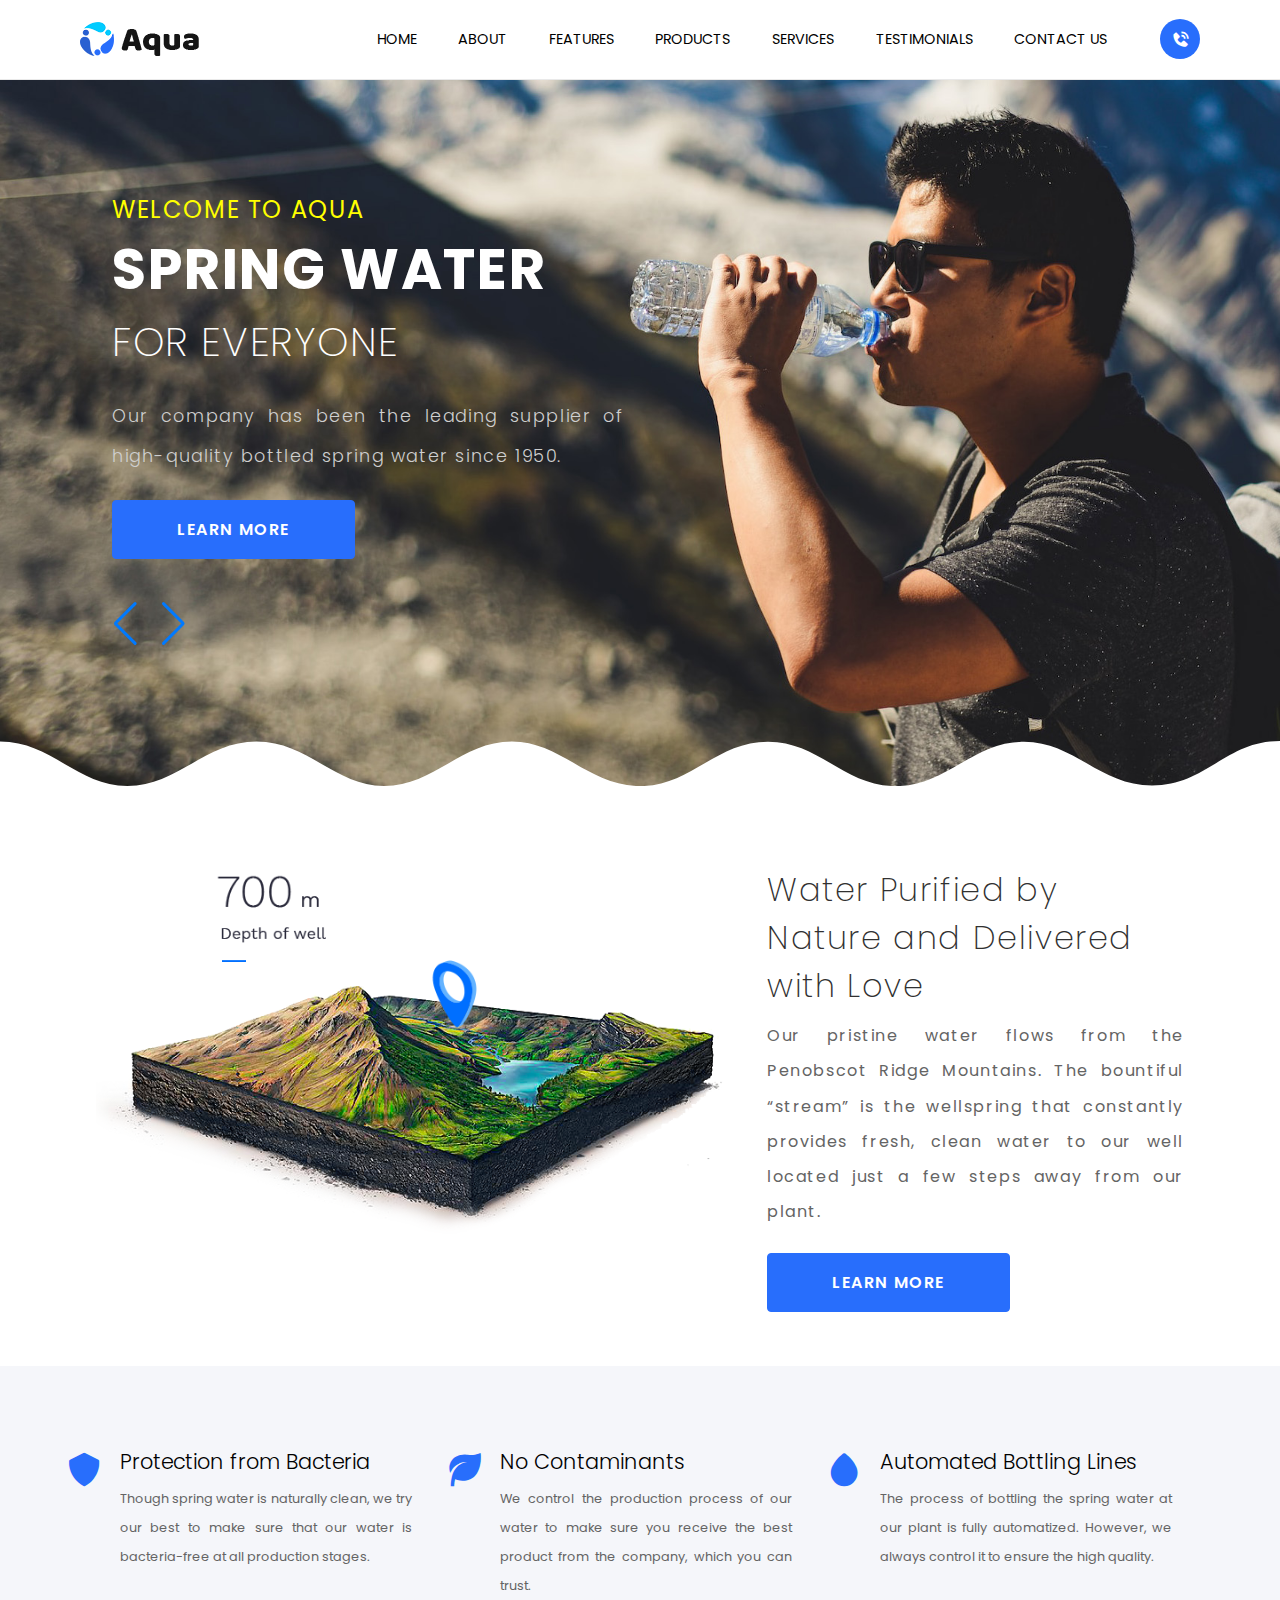
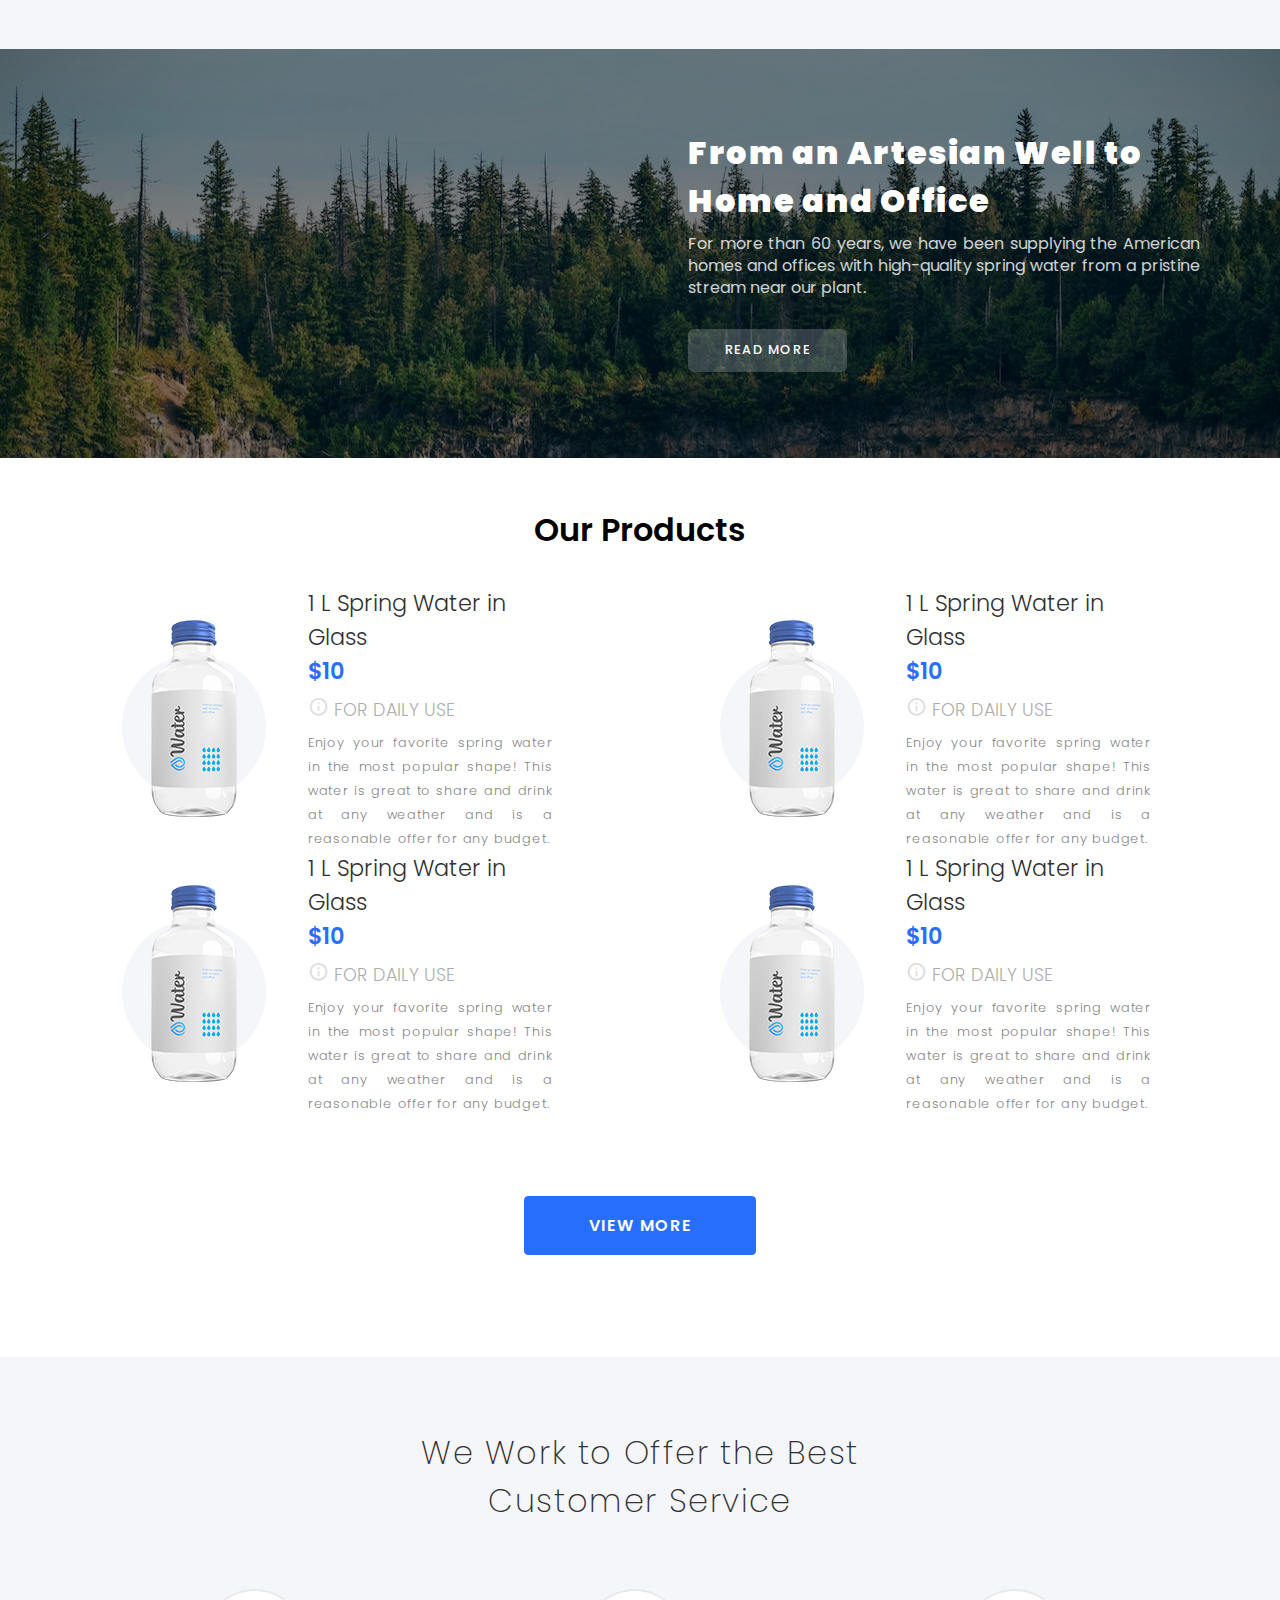
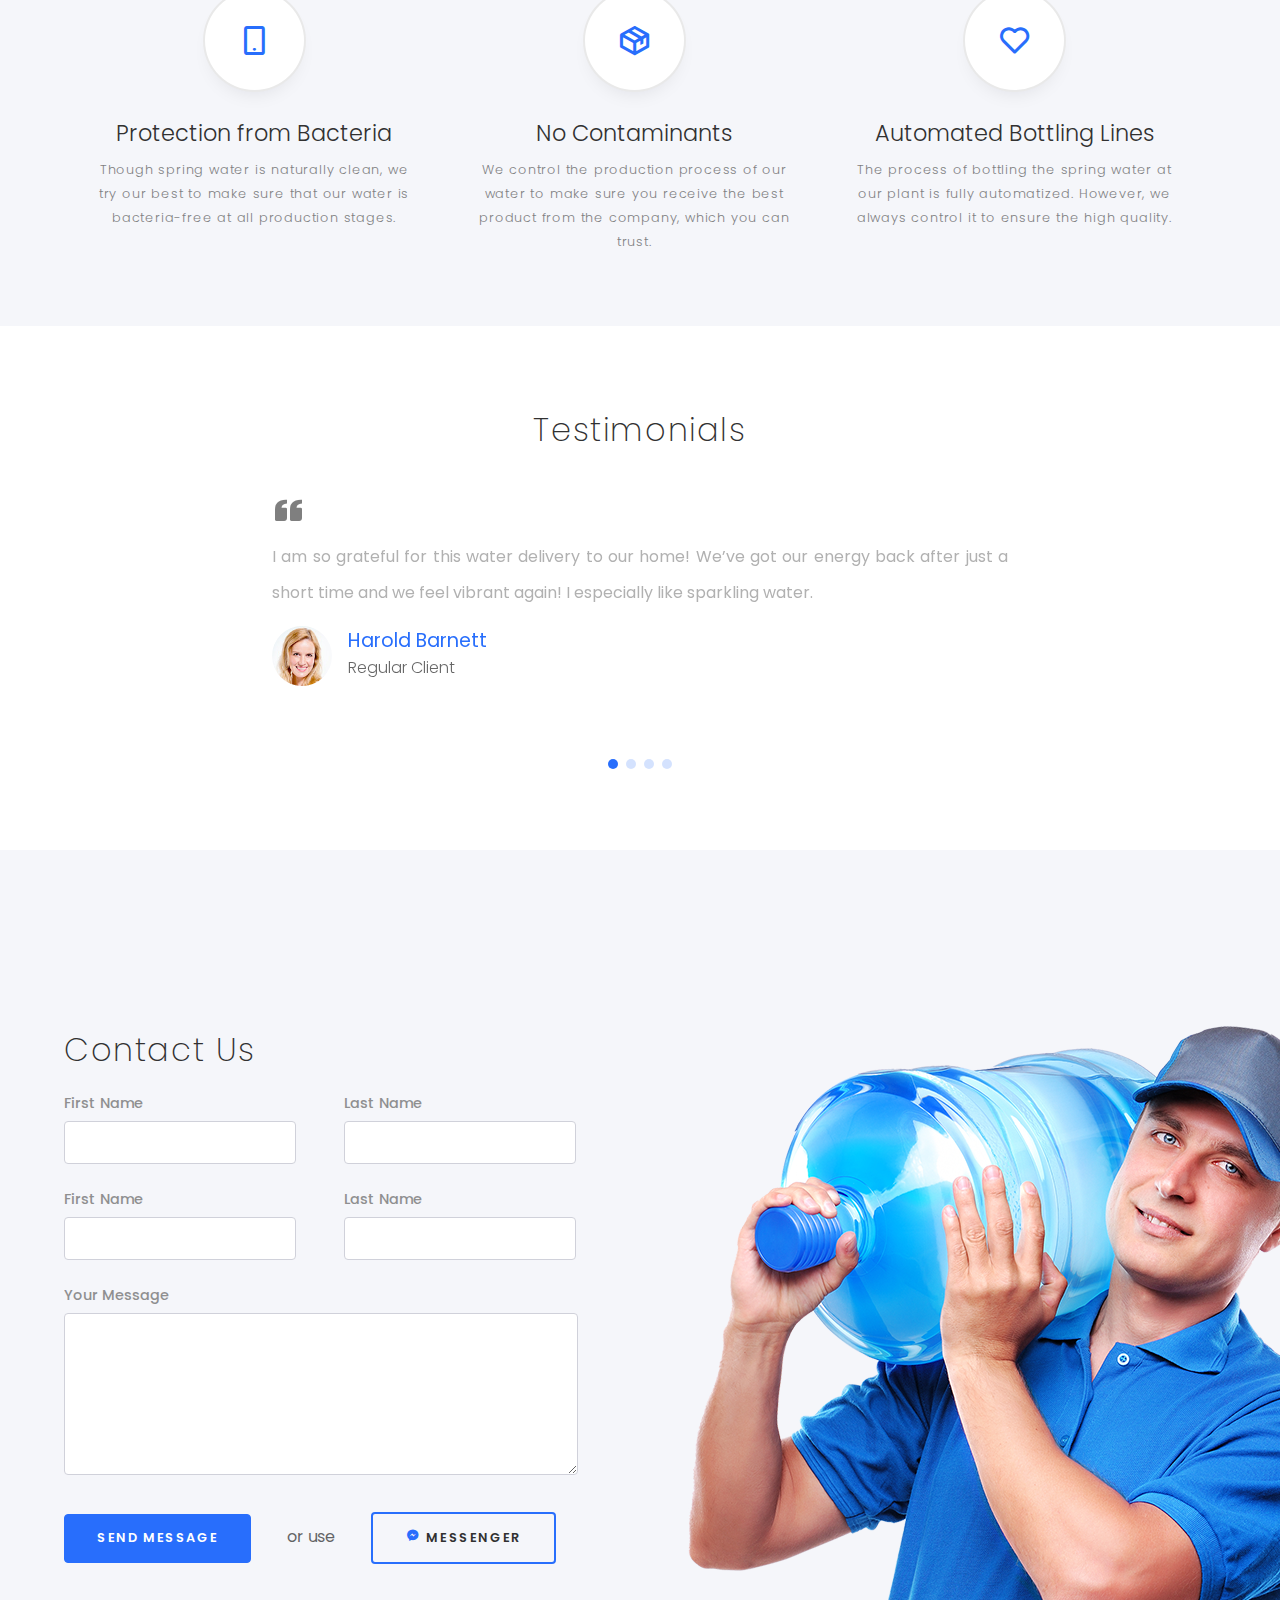
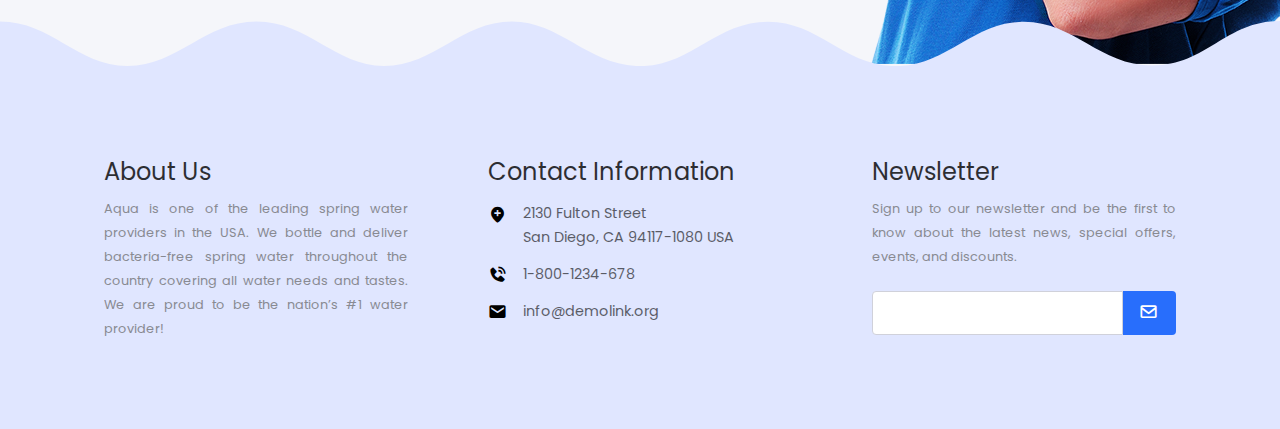
==== commit 07c7f035: "minor changes in footer and contact" ====
--- a/index.html
+++ b/index.html
@@ -11,31 +11,7 @@
   rel="stylesheet"
   href="https://cdn.jsdelivr.net/npm/swiper@8/swiper-bundle.min.css"
 />
-  <style>
-      .swiper {
-        width: 100%;
-        height: 100%;
-      }
-
-     .mySwiper .swiper-slide {
-        display: flex;
-        justify-content: center;
-        align-items: center;
-        padding: 0;
-      }
-
-      .swiper-slide  {
-        display: block;
-        width: 100%;
-        height: 100%;
-        object-fit: cover;
-      }
-      .swiper-slide img {max-width: 100%;
-  min-height: 30rem;
-  object-fit: cover;
-  object-position: right;}
-
-    </style>
+  
 </head>
 <body>
  <header>
@@ -61,7 +37,7 @@
     <div class="my-slider">
         <div class="swiper mySwiper">
           <div class="swiper-wrapper">
-            <div class="swiper-slide"><img src="./images/bg.jpg" />
+            <div class="swiper-slide"><img src="./images/bg.jpg" class="bg-img" />
             
                 <div class="slide-info">
                     <span>WELCOME TO AQUA </span>
@@ -72,7 +48,7 @@
                    
                 </div>
             </div>
-            <div class="swiper-slide"><img src="./images/bg.jpg" />
+            <div class="swiper-slide"><img src="./images/bg.jpg" class="bg-img" />
                 <div class="slide-info">
                     <span>WELCOME TO AQUA </span>
                     <h1>SPRING WATER</h1>
@@ -87,12 +63,13 @@
           <div class="swiper-button-prev"></div>
         </div>
       </div>
-
-
-
-
-    
-    
+      <div class="sectionWave">
+        <svg x="0px" y="0px" viewBox="0 0 1920 45" width="1920" height="45px" preserveAspectRatio="none">
+            <style type="text/css"></style>
+            <path d="M1920,0c-82.8,0-108.8,44.4-192,44.4c-78.8,0-116.5-43.7-192-43.7c-77.1,0-115.9,44.4-192,44.4c-78.2,0-114.6-44.4-192-44.4c-78.4,0-115.3,44.4-192,44.4C883.1,45,841,0.6,768,0.6C691,0.6,652.8,45,576,45C502.4,45,461.9,0.6,385,0.6C306.5,0.6,267.9,45,191,45C115.1,45,78,0.6,0,0.6V45h1920V0z"></path>
+          </svg>
+      </div>
+          
     <section class="description">
         <div class="flex-conatiner">
             <div class="col-7">
@@ -349,27 +326,36 @@
    
   
     <section class="footer">
-     <div class="footer-column about">
-        <h5>About Us</h5>
-        <p>Aqua is one of the leading spring water providers in the USA. We bottle and deliver bacteria-free spring water throughout the country covering all water needs and tastes. We are proud to be the nation’s #1 water provider!
-        </p>
-     </div>
-     <div class="footer-column">
-       <h5>Contact Information    </h5>
-       <div><i class='bx bxs-location-plus'></i> <span>2130 Fulton Street  <br/>
-        San Diego, CA 94117-1080 USA</span> </div>
-        <div><i class='bx bxs-phone-call' ></i><span>1-800-1234-678</span> </div>
-            <div><i class='bx bxs-envelope'></i> <span>info@demolink.org</span> </div>
-     </div>
-     <div class="footer-column">
-        <h5>Newsletter </h5>
-        <p>Sign up to our newsletter and be the first to know about the latest news, special offers, events, and discounts.
-        </p>
-        <div>
-            <input class="news-input" />
-            <a class="send-btn"><i class='bx bx-envelope'></i></a>
-        </div>
-     </div>
+        <div class="sectionWave footer-wave">
+            <svg x="0px" y="0px" viewBox="0 0 1920 45" width="1920" height="45px" preserveAspectRatio="none">
+                <style type="text/css"></style>
+                <path d="M1920,0c-82.8,0-108.8,44.4-192,44.4c-78.8,0-116.5-43.7-192-43.7c-77.1,0-115.9,44.4-192,44.4c-78.2,0-114.6-44.4-192-44.4c-78.4,0-115.3,44.4-192,44.4C883.1,45,841,0.6,768,0.6C691,0.6,652.8,45,576,45C502.4,45,461.9,0.6,385,0.6C306.5,0.6,267.9,45,191,45C115.1,45,78,0.6,0,0.6V45h1920V0z"></path>
+              </svg>
+          </div>
+          <div class="footer-inner ">
+            <div class="footer-column about">
+                <h5>About Us</h5>
+                <p>Aqua is one of the leading spring water providers in the USA. We bottle and deliver bacteria-free spring water throughout the country covering all water needs and tastes. We are proud to be the nation’s #1 water provider!
+                </p>
+             </div>
+             <div class="footer-column">
+               <h5>Contact Information    </h5>
+               <div><i class='bx bxs-location-plus'></i> <span>2130 Fulton Street  <br/>
+                San Diego, CA 94117-1080 USA</span> </div>
+                <div><i class='bx bxs-phone-call' ></i><span>1-800-1234-678</span> </div>
+                    <div><i class='bx bxs-envelope'></i> <span>info@demolink.org</span> </div>
+             </div>
+             <div class="footer-column">
+                <h5>Newsletter </h5>
+                <p>Sign up to our newsletter and be the first to know about the latest news, special offers, events, and discounts.
+                </p>
+                <div>
+                    <input class="news-input" />
+                    <a class="send-btn"><i class='bx bx-envelope'></i></a>
+                </div>
+             </div>
+          </div>
+  
     </section>
  </main>
 </body>
--- a/style.css
+++ b/style.css
@@ -124,7 +124,7 @@
 
 .swiper-button-prev,
 .swiper-button-next {
-  top: 27.5rem !important;
+  top: 35rem !important;
   left: 2rem !important;
   transition: all 0.5s;
 }
@@ -160,13 +160,13 @@
   cursor: pointer;
   text-decoration: none;
   display: inline-block;
-  padding: 1rem 4rem;
+  padding: 0.5rem 2rem;
   outline: none;
-  font-weight: 600;
+  font-weight: 400;
   transition: var(--transition);
   margin: 6px 0;
   letter-spacing: 0.1rem;
-  margin-top: 1.5rem;
+  margin-top: 1rem;
 }
 button:hover {
   background-color: #4382ff;
@@ -509,19 +509,23 @@
   background-color: var(--bg-color);
   display: flex;
   flex-direction: column;
+}
+.contact-from {
   padding: 6rem 4rem;
-}
-
+  box-sizing: border-box;
+}
 .inputs {
   display: flex;
   flex-direction: row;
   margin-top: 1rem;
 }
+
 input {
+  box-sizing: border-box;
   border: 1.5px solid #d0d1da;
   outline: none;
   width: 100%;
-  padding: 10px 16px;
+  padding: 10px 10px;
   background: var(--second-color);
   color: inherit;
   border-radius: 4px;
@@ -530,13 +534,13 @@
   text-align: left;
   font-size: 0.9em;
   transition: 0.4s;
+  color: var(--other-color);
 }
 textarea {
   border: 1.5px solid #d0d1da;
   outline: none;
   width: 100%;
   height: 10rem;
-  padding: 10px 16px;
   background: var(--second-color);
   color: inherit;
   border-radius: 4px;
@@ -584,7 +588,7 @@
   margin-top: 6rem;
 }
 
-.footer {
+.footer-inner {
   padding: 3rem 4rem;
   background-color: #e0e6ff;
   display: flex;
@@ -656,6 +660,105 @@
   border-bottom-right-radius: 0;
 }
 
+.swiper {
+  width: 100%;
+  height: 100%;
+}
+
+.mySwiper .swiper-slide {
+  display: flex;
+  justify-content: center;
+  align-items: center;
+  padding: 0;
+}
+
+.swiper-slide {
+  display: block;
+  width: 100%;
+  height: 100%;
+  object-fit: cover;
+}
+.swiper-slide .bg-img {
+  max-width: 100%;
+  min-height: 39rem;
+  object-fit: cover;
+  object-position: right;
+  z-index: 0;
+}
+.my-slider {
+  z-index: 0;
+}
+svg {
+  fill: #fff;
+  width: 100%;
+  height: 20px;
+}
+.sectionWave {
+  position: absolute;
+  top: 10;
+  transform: translateY(-100%);
+  width: 100%;
+  line-height: 0;
+  will-change: transform;
+  z-index: 1;
+  box-sizing: border-box;
+  padding: 0;
+  overflow: hidden;
+}
+.footer {
+  position: relative;
+  padding: 0px !important;
+}
+.footer-wave svg {
+  fill: #e0e6ff !important;
+  top: 0px !important;
+}
+
+@media (min-width: 290px) {
+  .swiper-button-prev,
+  .swiper-button-next {
+    top: 27rem !important;
+    left: 2rem !important;
+    transition: all 0.5s;
+  }
+  .swiper-button-next {
+    left: 6rem !important;
+  }
+  .swiper-slide .bg-img {
+    max-width: 100%;
+    min-height: 35rem;
+  }
+}
+@media (min-width: 380px) {
+  .swiper-button-prev,
+  .swiper-button-next {
+    top: 25rem !important;
+    left: 2rem !important;
+    transition: all 0.5s;
+  }
+  .swiper-button-next {
+    left: 6rem !important;
+  }
+}
+@media (min-width: 400px) {
+  .swiper-slide .bg-img {
+    max-width: 100%;
+    min-height: 30rem;
+  }
+}
+
+@media (min-width: 540px) {
+  .swiper-button-prev,
+  .swiper-button-next {
+    top: 23rem !important;
+    left: 2rem !important;
+    transition: all 0.5s;
+  }
+  .swiper-button-next {
+    left: 6rem !important;
+  }
+}
+
 @media (min-width: 600px) {
   h1 {
     font-size: 2em;
@@ -700,7 +803,7 @@
     flex: 0 0 50%;
     padding: 0 2rem;
   }
-  .footer {
+  .footer-inner {
     padding: 3rem 4rem;
     flex-direction: row;
     flex-wrap: wrap;
@@ -730,7 +833,7 @@
   }
   .swiper-button-prev,
   .swiper-button-next {
-    top: 25rem !important;
+    top: 22rem !important;
     left: 2rem !important;
     transition: all 0.5s;
   }
@@ -745,7 +848,7 @@
   }
   .swiper-button-prev,
   .swiper-button-next {
-    top: 28rem !important;
+    top: 26rem !important;
     left: 3rem !important;
   }
   .swiper-button-next {
@@ -806,20 +909,35 @@
   .card {
     padding: 0rem 10rem 3rem 10rem;
   }
+
+  button {
+    padding: 1rem 4rem;
+    font-weight: 600;
+    margin: 6px 0;
+    margin-top: 1.5rem;
+  }
+}
+@media (min-width: 900px) {
+  svg {
+    height: 45px;
+  }
+  .contact-from {
+    padding: 6rem 10rem;
+  }
 }
 
 @media (min-width: 1050px) {
   .slide-info {
-    top: 7rem;
-    left: 7rem;
+    top: 5rem;
+    left: 5rem;
   }
   .swiper-button-prev,
   .swiper-button-next {
-    top: 34rem !important;
+    top: 32rem !important;
+    left: 5rem !important;
+  }
+  .swiper-button-next {
     left: 7rem !important;
-  }
-  .swiper-button-next {
-    left: 10rem !important;
   }
 
   .menu-btn {
@@ -893,18 +1011,30 @@
   }
   .contact {
     flex-direction: row;
-    padding-left: 6rem;
-    padding-top: 4rem;
+    padding-left: 0rem;
+    padding-top: 5rem;
     overflow: hidden;
   }
   .contact-from {
     flex: 0 0 50%;
+    padding: 6rem 4rem;
   }
 
   .contact img {
     margin-left: 3rem;
-    margin-top: 5rem;
     width: 65%;
+  }
+  .slide-info {
+    top: 7rem;
+    left: 7rem;
+  }
+  .swiper-button-prev,
+  .swiper-button-next {
+    top: 34rem !important;
+    left: 7rem !important;
+  }
+  .swiper-button-next {
+    left: 10rem !important;
   }
 }
 
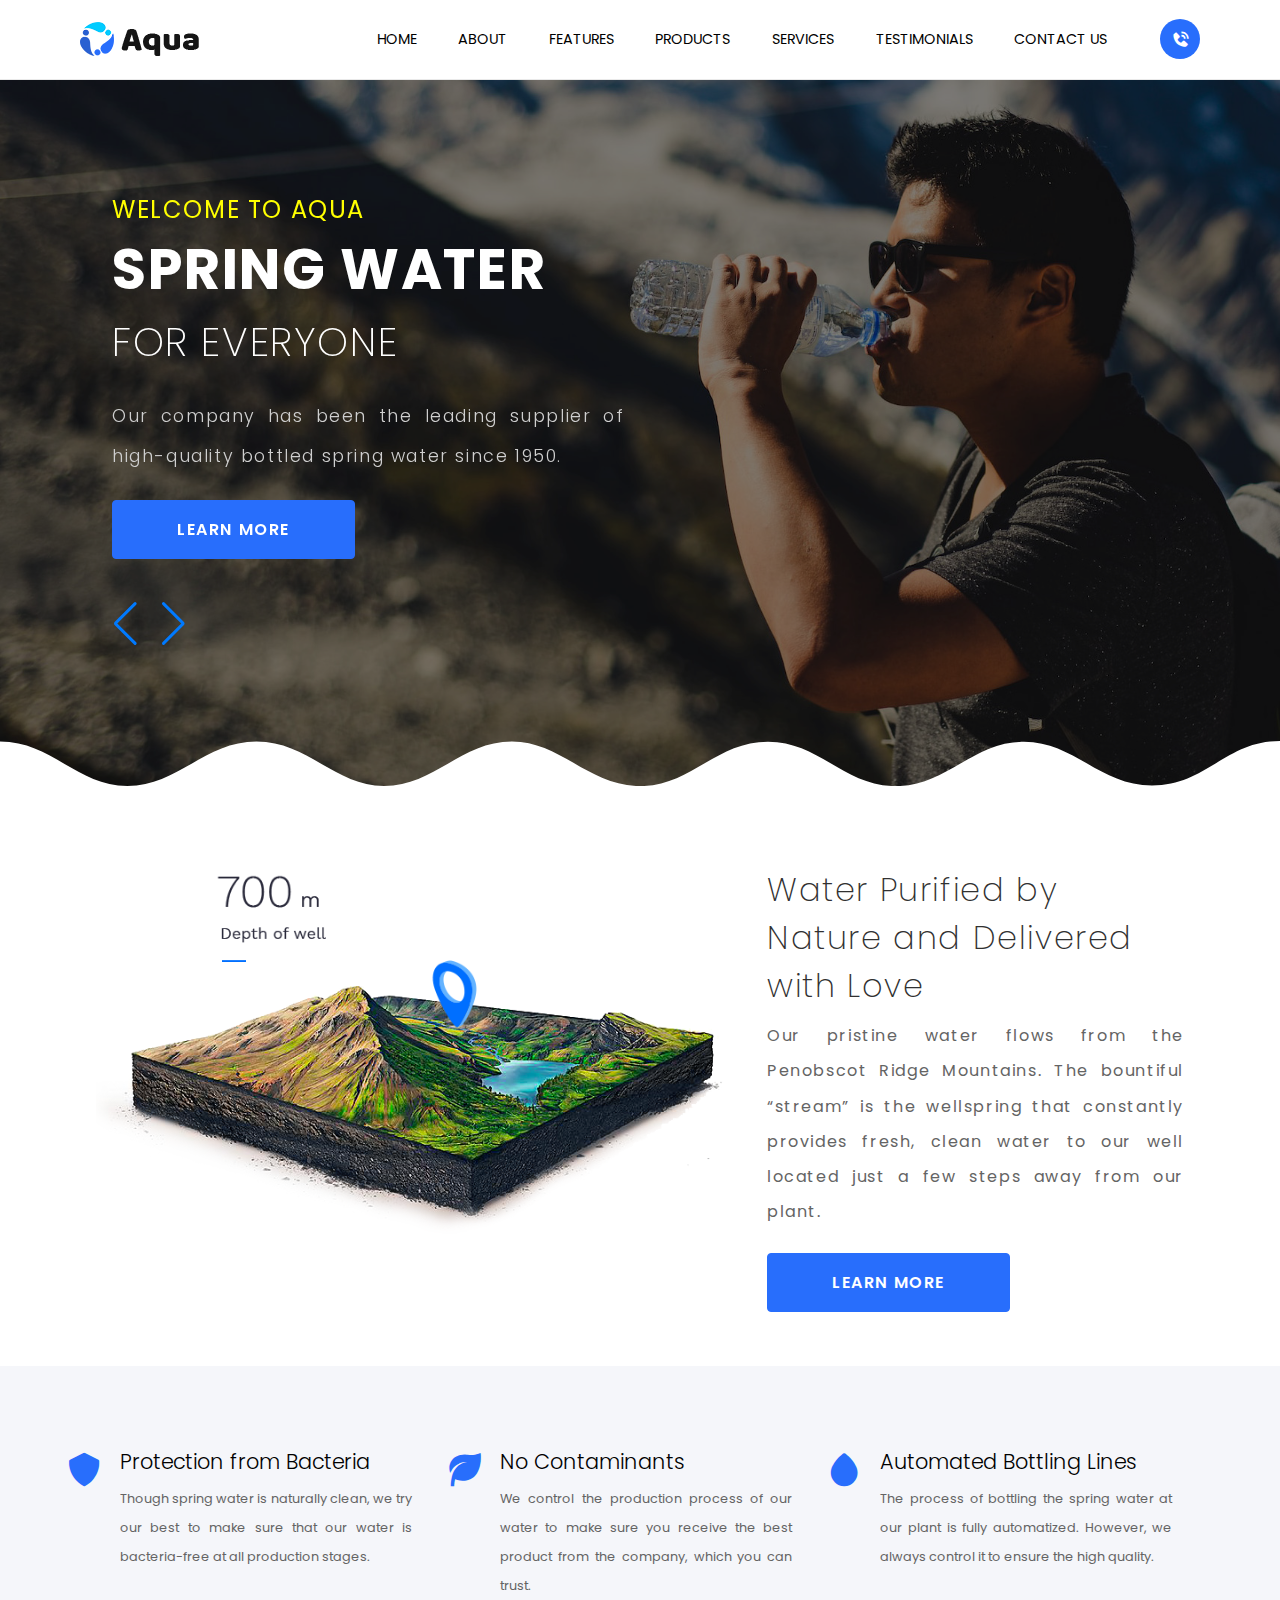
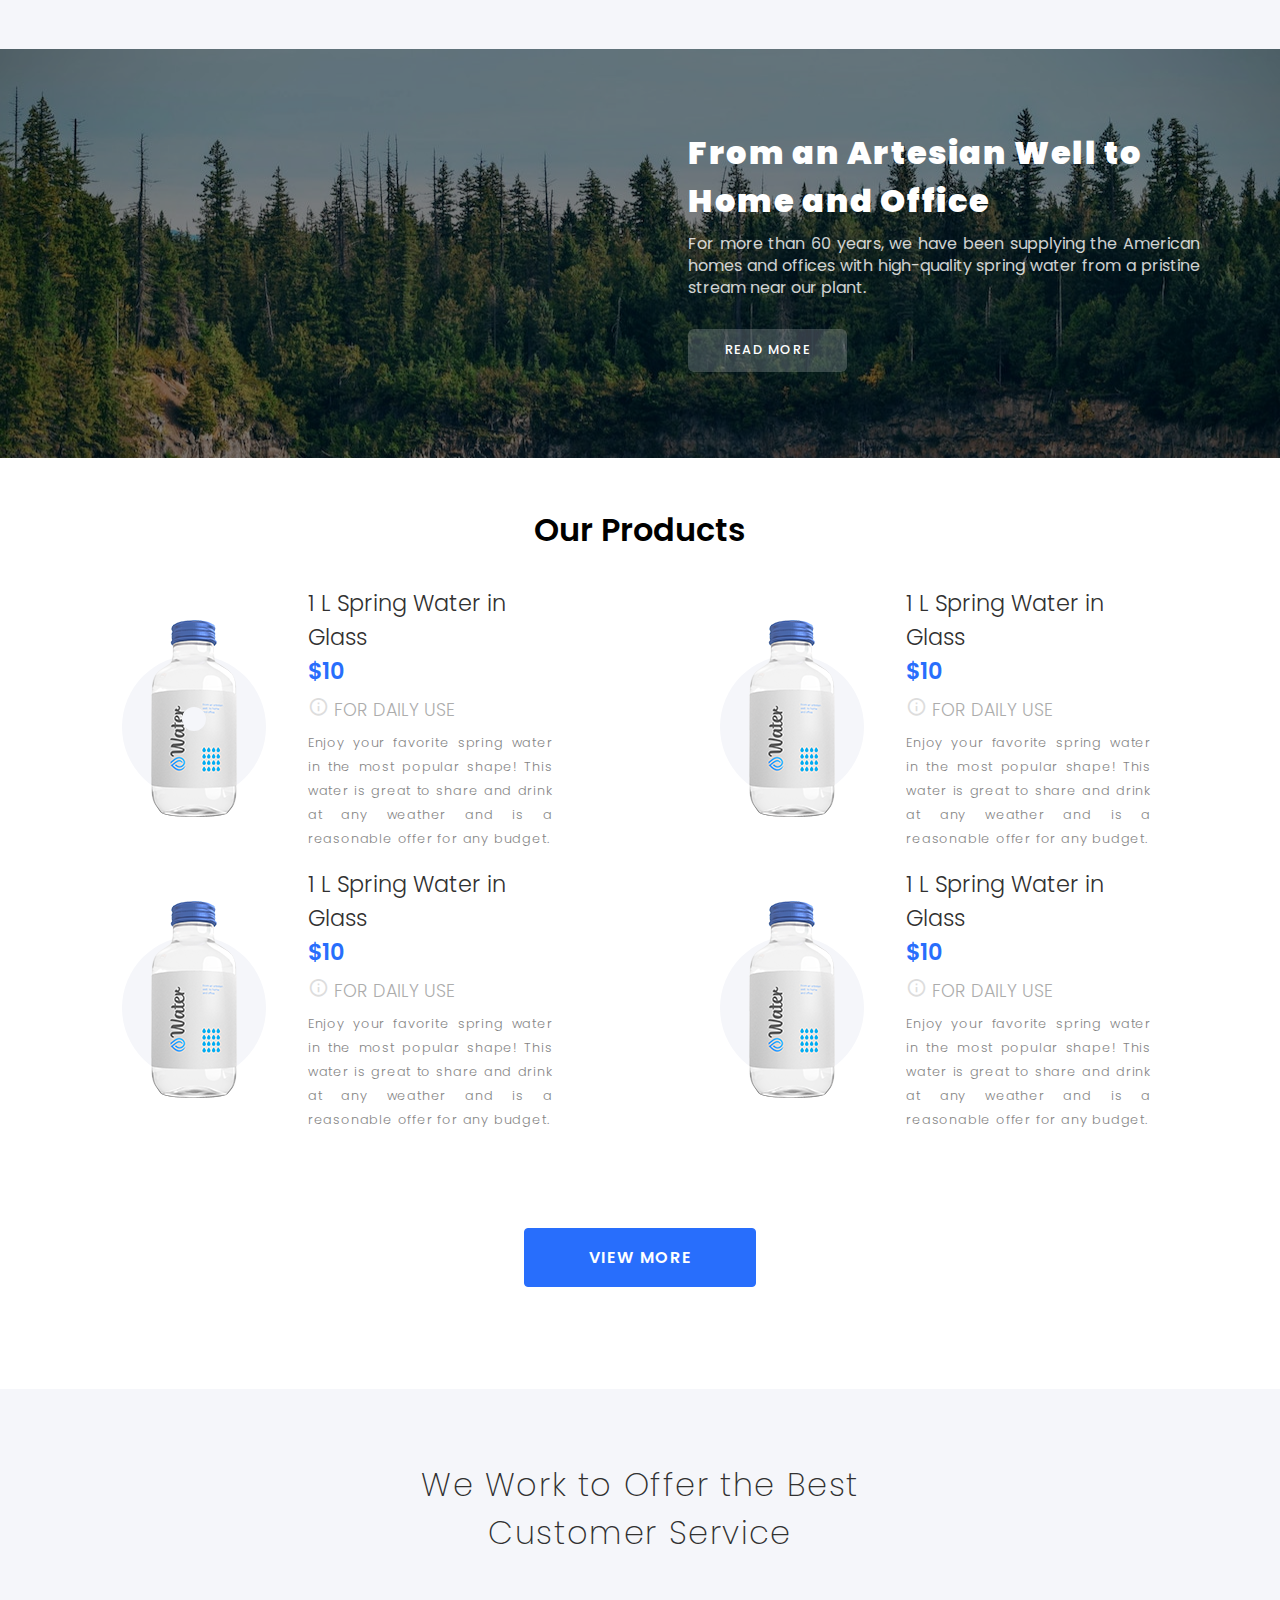
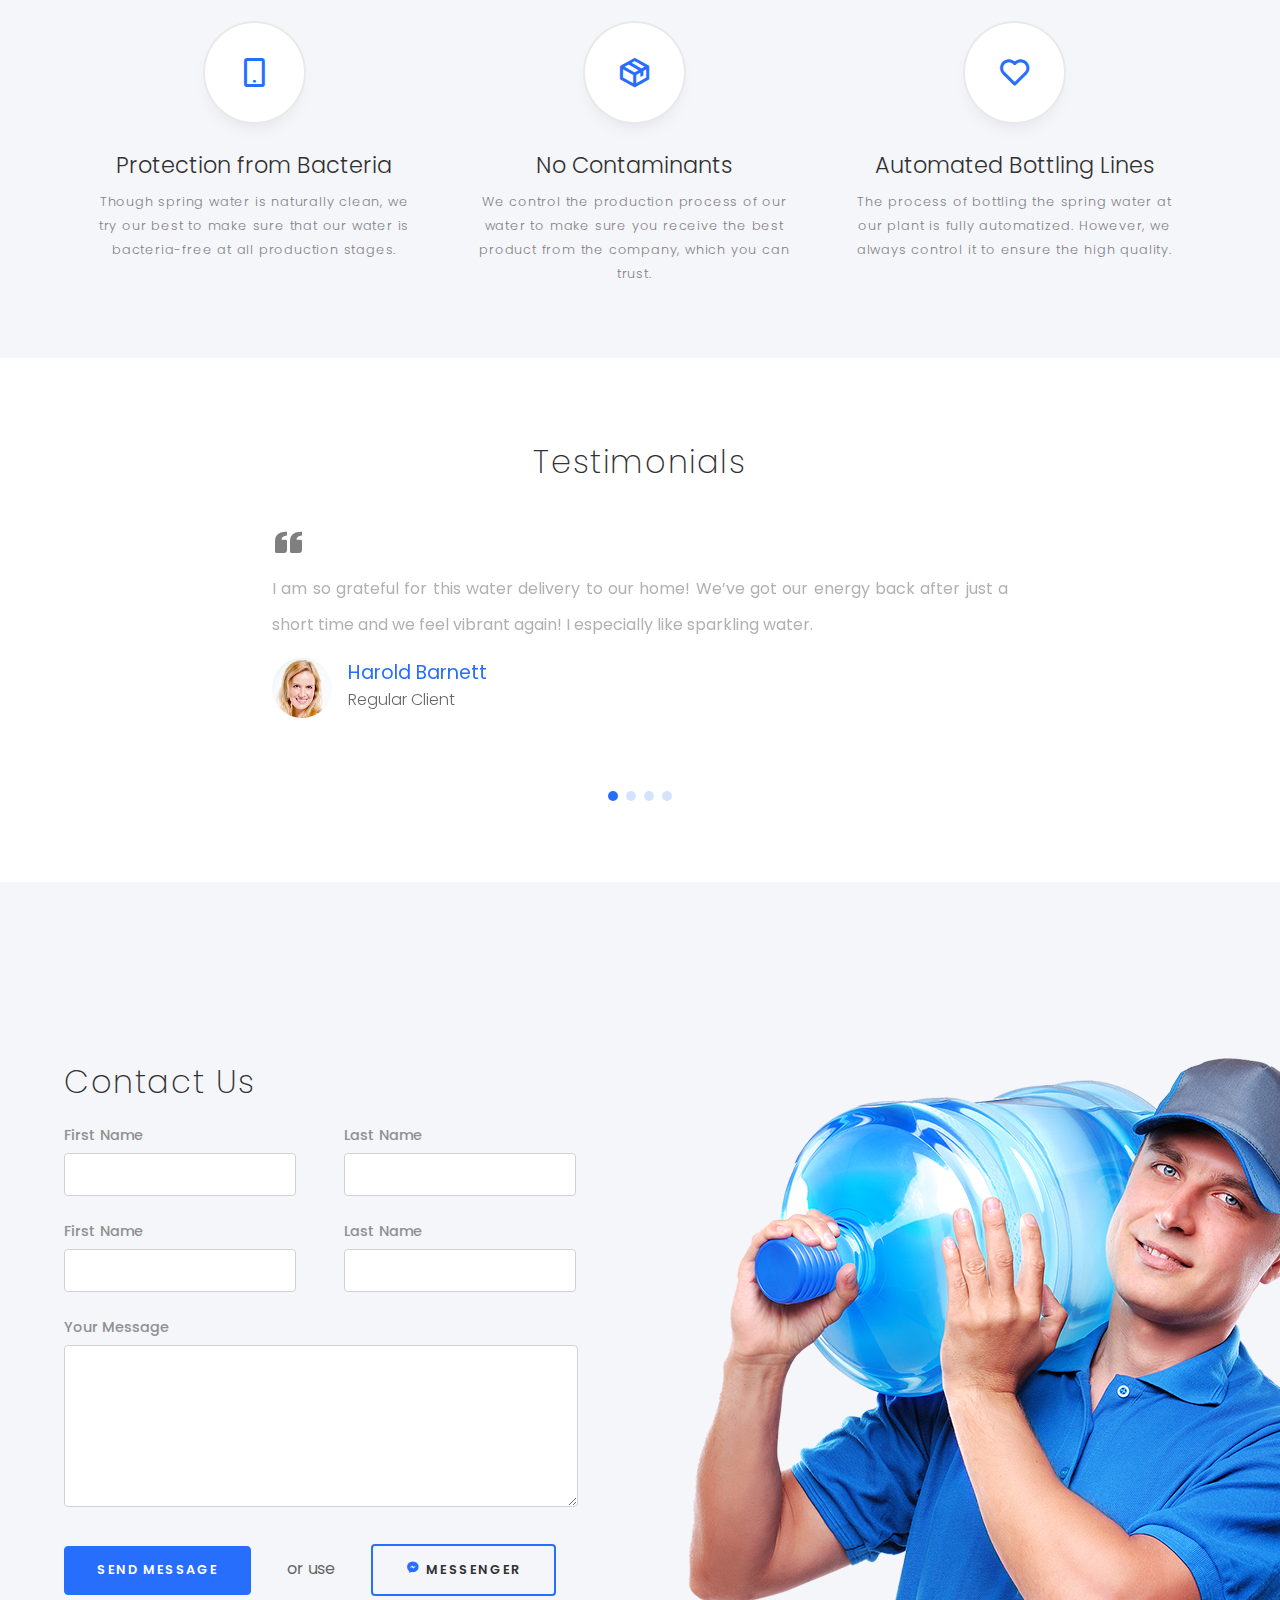
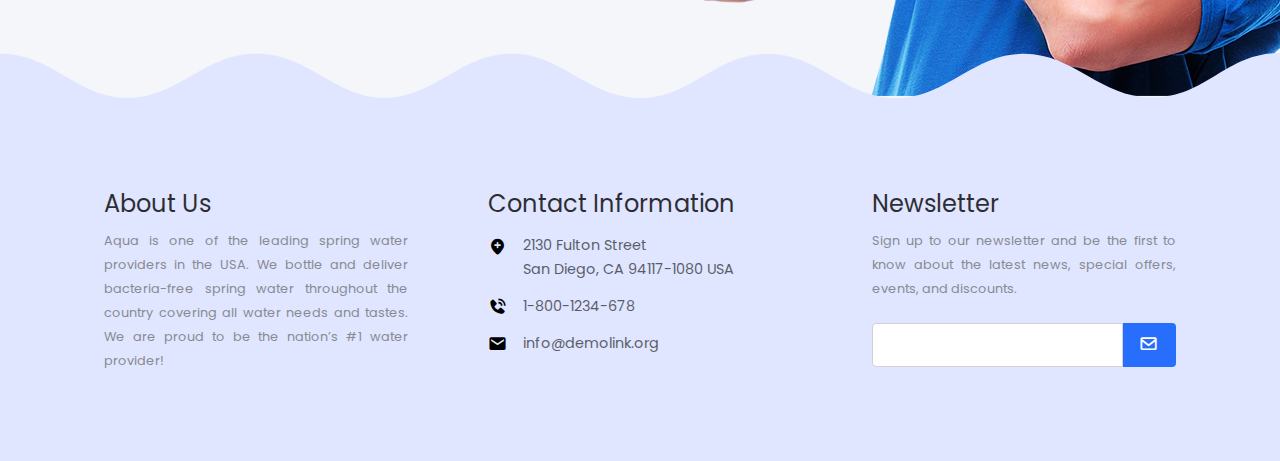
==== commit 15e63093: "small bubble animation added" ====
--- a/index.html
+++ b/index.html
@@ -134,6 +134,7 @@
             <div class="product">
                 <div class="product-img">
                     <span class="big-bubble"></span>
+                    <span class="small-bubble"></span>
                     <img src="./images/product-1.png" />
                 </div>
                 <div class="product-info">
--- a/style.css
+++ b/style.css
@@ -29,7 +29,7 @@
   margin-block-start: 0em;
 }
 h3 {
-  font-size: 1.2em;
+  font-size: 1.5em;
   letter-spacing: 0.1rem;
   font-weight: 200;
   margin-block-start: 0em;
@@ -321,6 +321,7 @@
 .product {
   display: flex;
   flex-direction: column;
+  margin-bottom: 3rem;
 }
 
 .product-img {
@@ -336,7 +337,6 @@
 .product-img img {
   top: 0%;
   left: 50%;
-
   margin: auto;
 }
 .product-img span.big-bubble {
@@ -357,7 +357,41 @@
   width: 1.5rem;
   height: 1.5rem;
   border-radius: 50%;
-  background-color: fuchsia;
+  background-color: var(--bg-color);
+  position: absolute;
+
+  animation: bubble 2s ease-in-out 0s infinite;
+}
+@keyframes bubble {
+  0% {
+    /* pushes the sun down past the viewport */
+    left: 10rem;
+    top: 3rem;
+    opacity: 1;
+  }
+  25% {
+    /* returns the sun to its default position */
+    left: 9rem;
+    top: 2rem;
+    opacity: 0.8;
+  }
+  50% {
+    /* returns the sun to its default position */
+    left: 10rem;
+    top: 1rem;
+    opacity: 0.5;
+  }
+  75% {
+    /* returns the sun to its default position */
+    left: 9rem;
+    top: -2rem;
+    opacity: 0;
+  }
+  100% {
+    /* returns the sun to its default position */
+    left: 10rem;
+    top: 3rem;
+  }
 }
 
 .product-info {
@@ -511,7 +545,7 @@
   flex-direction: column;
 }
 .contact-from {
-  padding: 6rem 4rem;
+  padding: 6rem 2rem;
   box-sizing: border-box;
 }
 .inputs {
@@ -684,6 +718,7 @@
   object-fit: cover;
   object-position: right;
   z-index: 0;
+  filter: brightness(50%);
 }
 .my-slider {
   z-index: 0;
@@ -830,6 +865,7 @@
   .product {
     display: flex;
     flex-direction: row;
+    margin-bottom: 1rem;
   }
   .swiper-button-prev,
   .swiper-button-next {
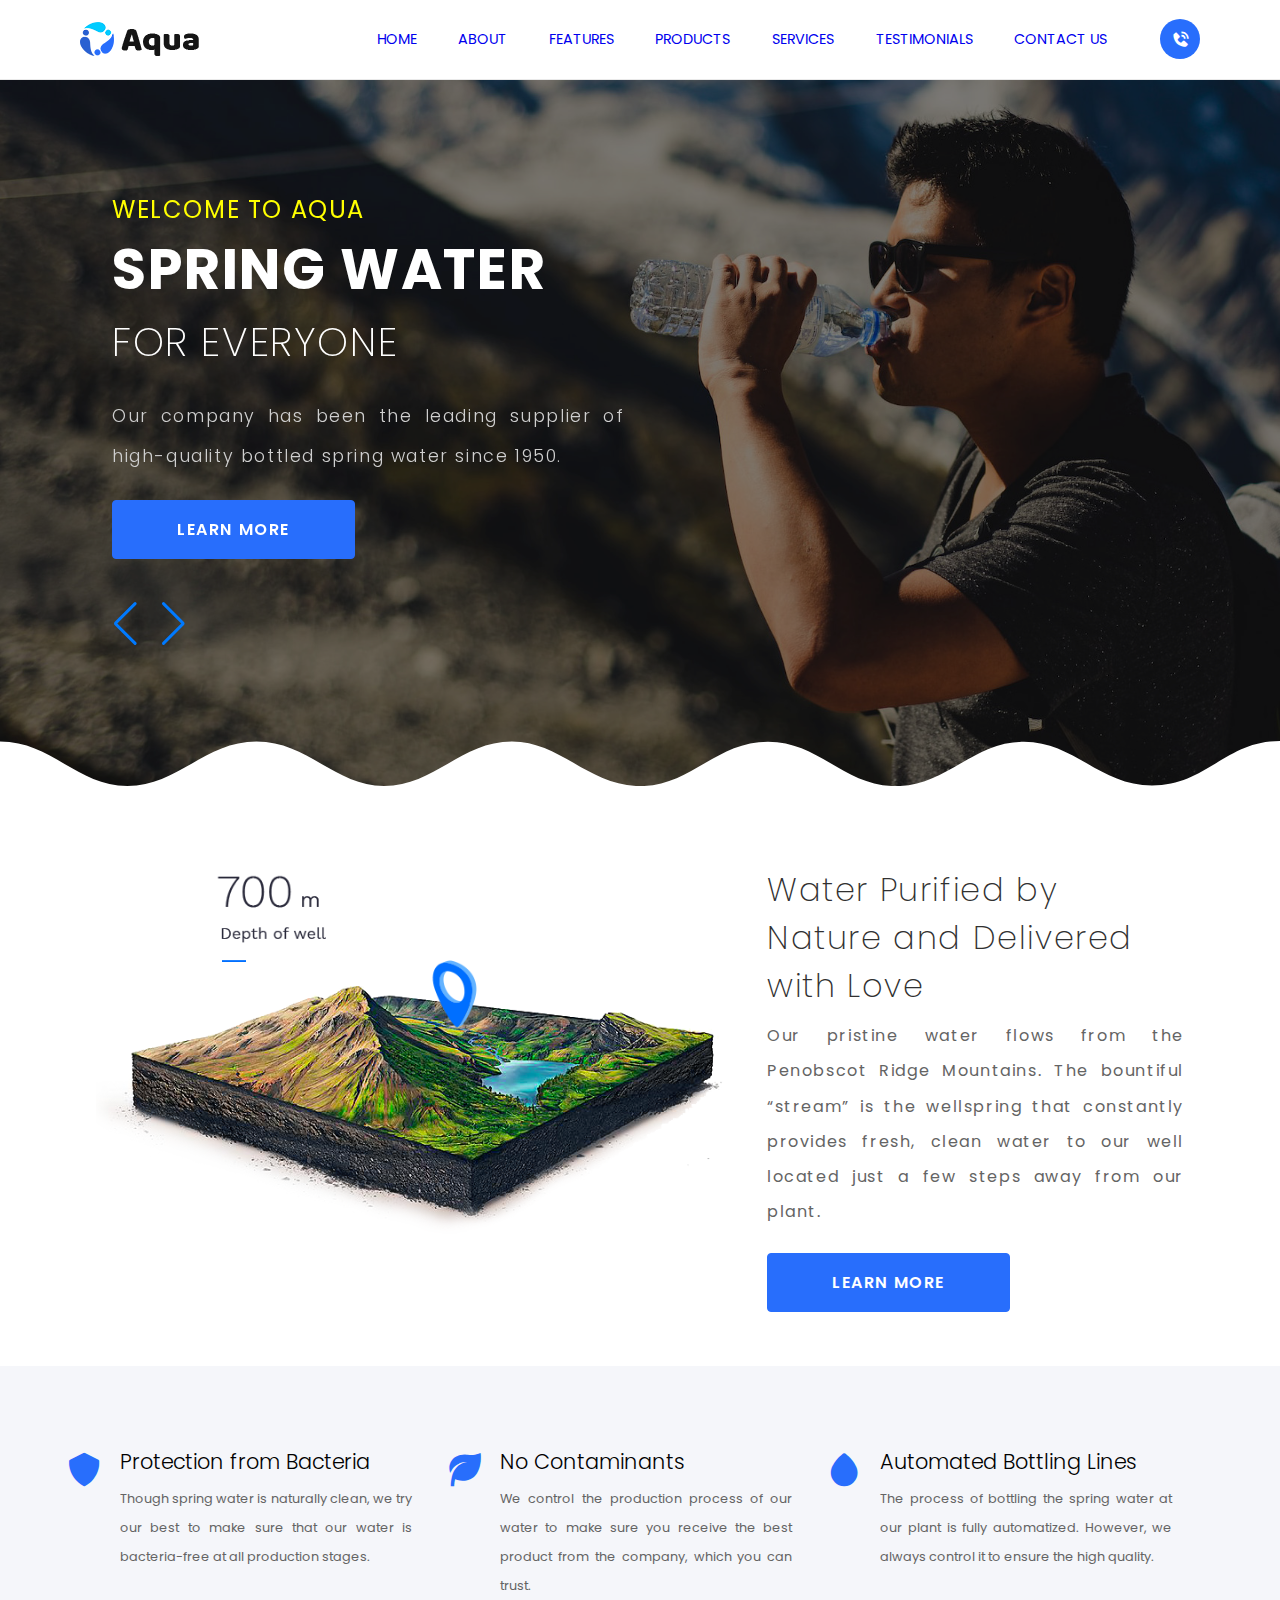
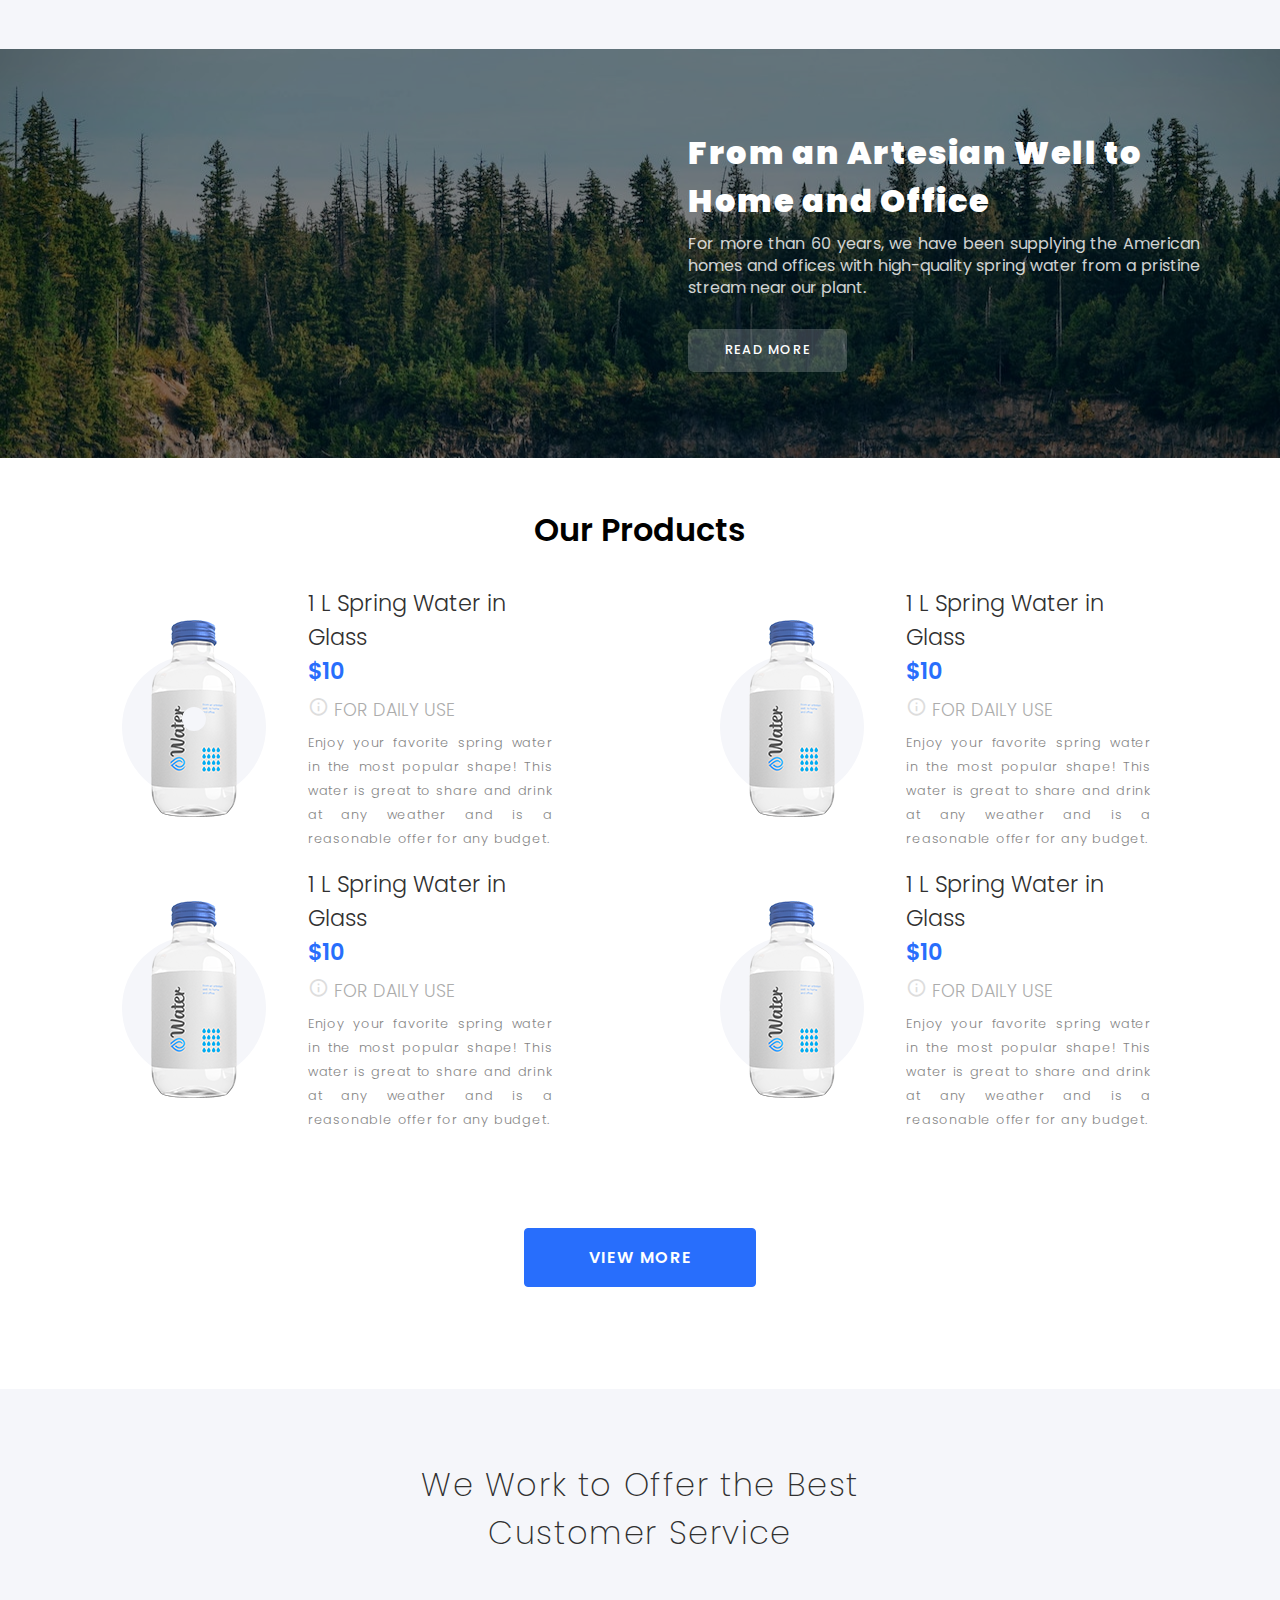
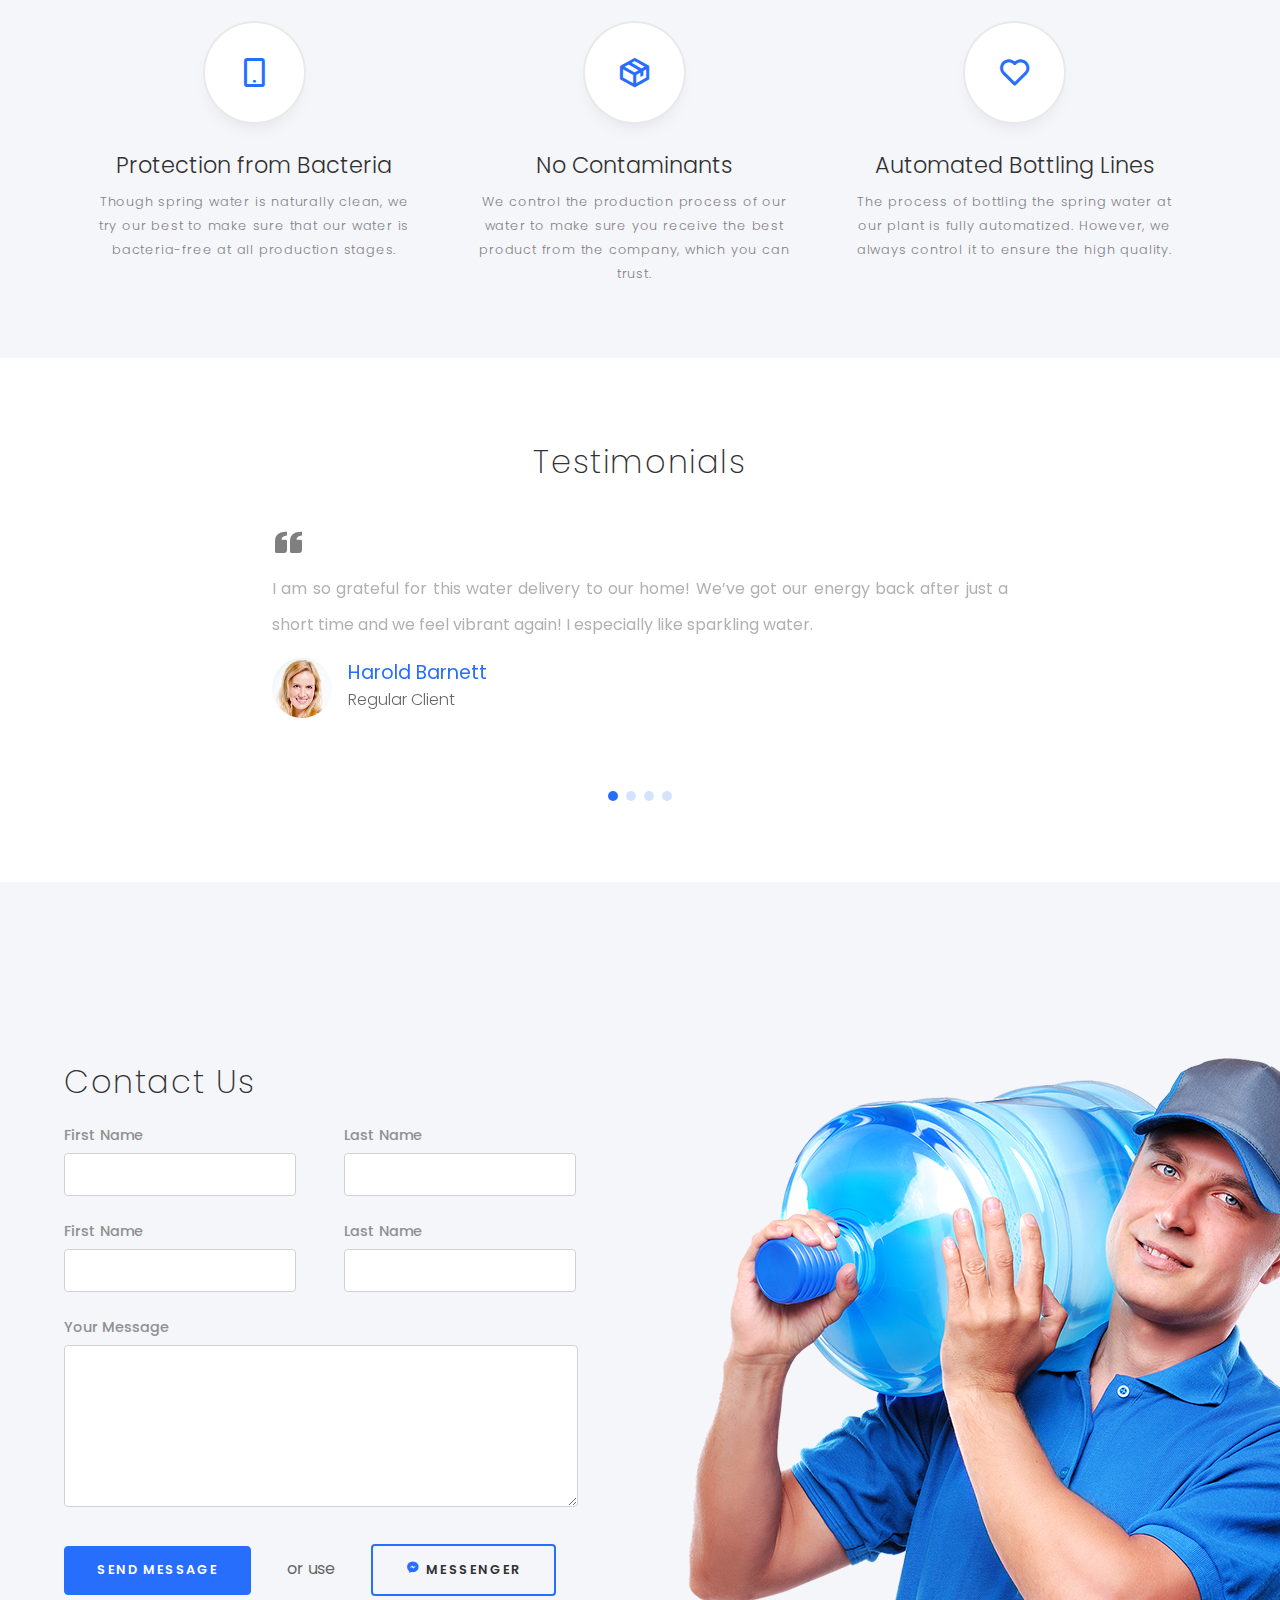
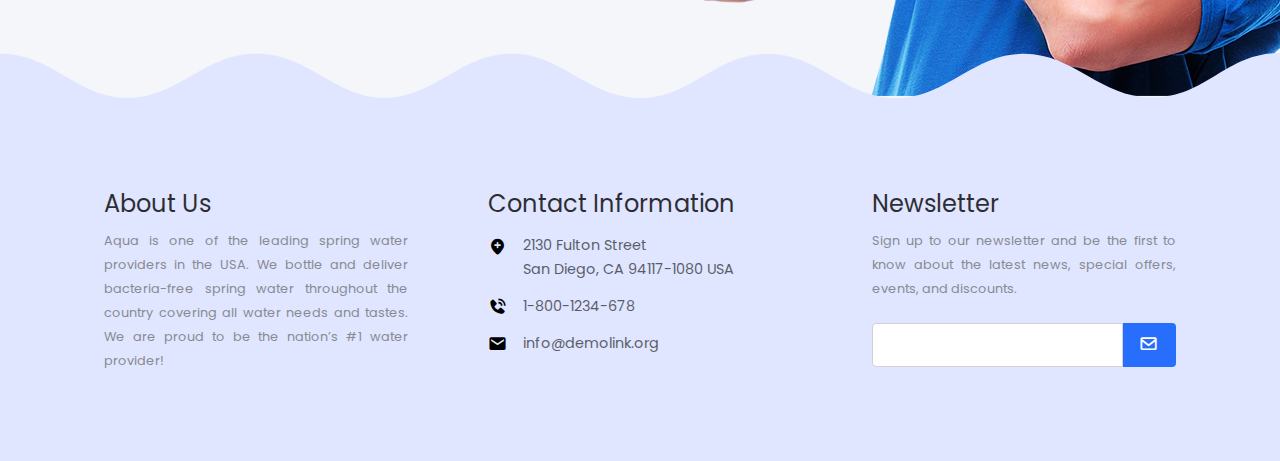
==== commit accf1c80: "menu links added" ====
--- a/index.html
+++ b/index.html
@@ -21,20 +21,20 @@
     </div>
     <nav>
      <ul>
-        <li><a>HOME</a></li>
-        <li><a>ABOUT</a></li>
-        <li><a>FEATURES</a></li>
-        <li><a>PRODUCTS</a></li>
-        <li><a>SERVICES</a></li>
-        <li><a>TESTIMONIALS</a></li>
-        <li><a>CONTACT US</a></li>              
+        <li><a href="#home">HOME</a></li>
+        <li><a href="#about">ABOUT</a></li>
+        <li><a href="#features">FEATURES</a></li>
+        <li><a href="#products">PRODUCTS</a></li>
+        <li><a href="#service">SERVICES</a></li>
+        <li><a href="#testimonial">TESTIMONIALS</a></li>
+        <li><a href="#contact">CONTACT US</a></li>              
      </ul>
     </nav>
 
     <span class="call-btn"><i class='bx bxs-phone-call' ></i></span>
  </header>
- <main>
-    <div class="my-slider">
+ <main  id="home">
+    <div class="my-slider" >
         <div class="swiper mySwiper">
           <div class="swiper-wrapper">
             <div class="swiper-slide"><img src="./images/bg.jpg" class="bg-img" />
@@ -69,8 +69,8 @@
             <path d="M1920,0c-82.8,0-108.8,44.4-192,44.4c-78.8,0-116.5-43.7-192-43.7c-77.1,0-115.9,44.4-192,44.4c-78.2,0-114.6-44.4-192-44.4c-78.4,0-115.3,44.4-192,44.4C883.1,45,841,0.6,768,0.6C691,0.6,652.8,45,576,45C502.4,45,461.9,0.6,385,0.6C306.5,0.6,267.9,45,191,45C115.1,45,78,0.6,0,0.6V45h1920V0z"></path>
           </svg>
       </div>
-          
-    <section class="description">
+    </main>    
+    <section class="description" id="about">
         <div class="flex-conatiner">
             <div class="col-7">
              <img src="./images/index-01.png"  />
@@ -86,7 +86,7 @@
             </div>
          </div>
     </section>
-    <section class="attributes">
+    <section class="attributes" id="features">
         <div class="attribute">
             <i class='bx bxs-shield'></i>
                         <div>
@@ -117,7 +117,7 @@
         </div>
         </div> 
     </section>
-    <section class="landscape">
+    <section class="landscape" >
        <div>
          <h3>
             From an Artesian Well to Home and Office
@@ -128,7 +128,7 @@
          <button class="glass-btn">READ MORE</button>
         </div>
     </section>
-    <section class="products">
+    <section class="products" id="products">
        <h4>Our Products </h4>
            <div class="product-container">
             <div class="product">
@@ -190,7 +190,7 @@
                 </div>
           <button class="produtcs-btn">VIEW MORE</button>
     </section>
-    <section class="customer-service">
+    <section class="customer-service" id="service">
         <h3>We Work to Offer the Best
             <br/> Customer Service
         </h3>
@@ -228,7 +228,7 @@
         </div>
     
     </section>
-    <section class="testimonials">
+    <section class="testimonials" id="testimonial">
         <h3>Testimonials </h3>
     
       
@@ -285,7 +285,7 @@
                 </div>
               </div>
     </section>
-    <section class="contact">
+    <section class="contact" id="contact">
      <div class="contact-from">
         <h3>Contact Us
         </h3>
@@ -358,7 +358,7 @@
           </div>
   
     </section>
- </main>
+ 
 </body>
 <script src="https://cdn.jsdelivr.net/npm/swiper@8/swiper-bundle.min.js"></script>
 <script src="main.js"></script>
--- a/style.css
+++ b/style.css
@@ -3,6 +3,7 @@
   padding: 0;
   box-sizing: 0;
   font-family: "Poppins";
+  scroll-behavior: smooth;
 }
 :root {
   --text-color: #313131;
@@ -81,11 +82,18 @@
 }
 nav ul li a {
   font-weight: 400;
+  text-decoration: none;
 }
 nav ul li a:hover {
   color: var(--main-color);
   cursor: pointer;
   transition: var(--transition);
+}
+nav ul li a:active {
+  color: var(--main-color);
+}
+nav ul li a:visited {
+  color: var(--other-color);
 }
 .call-btn {
   color: var(--second-color);
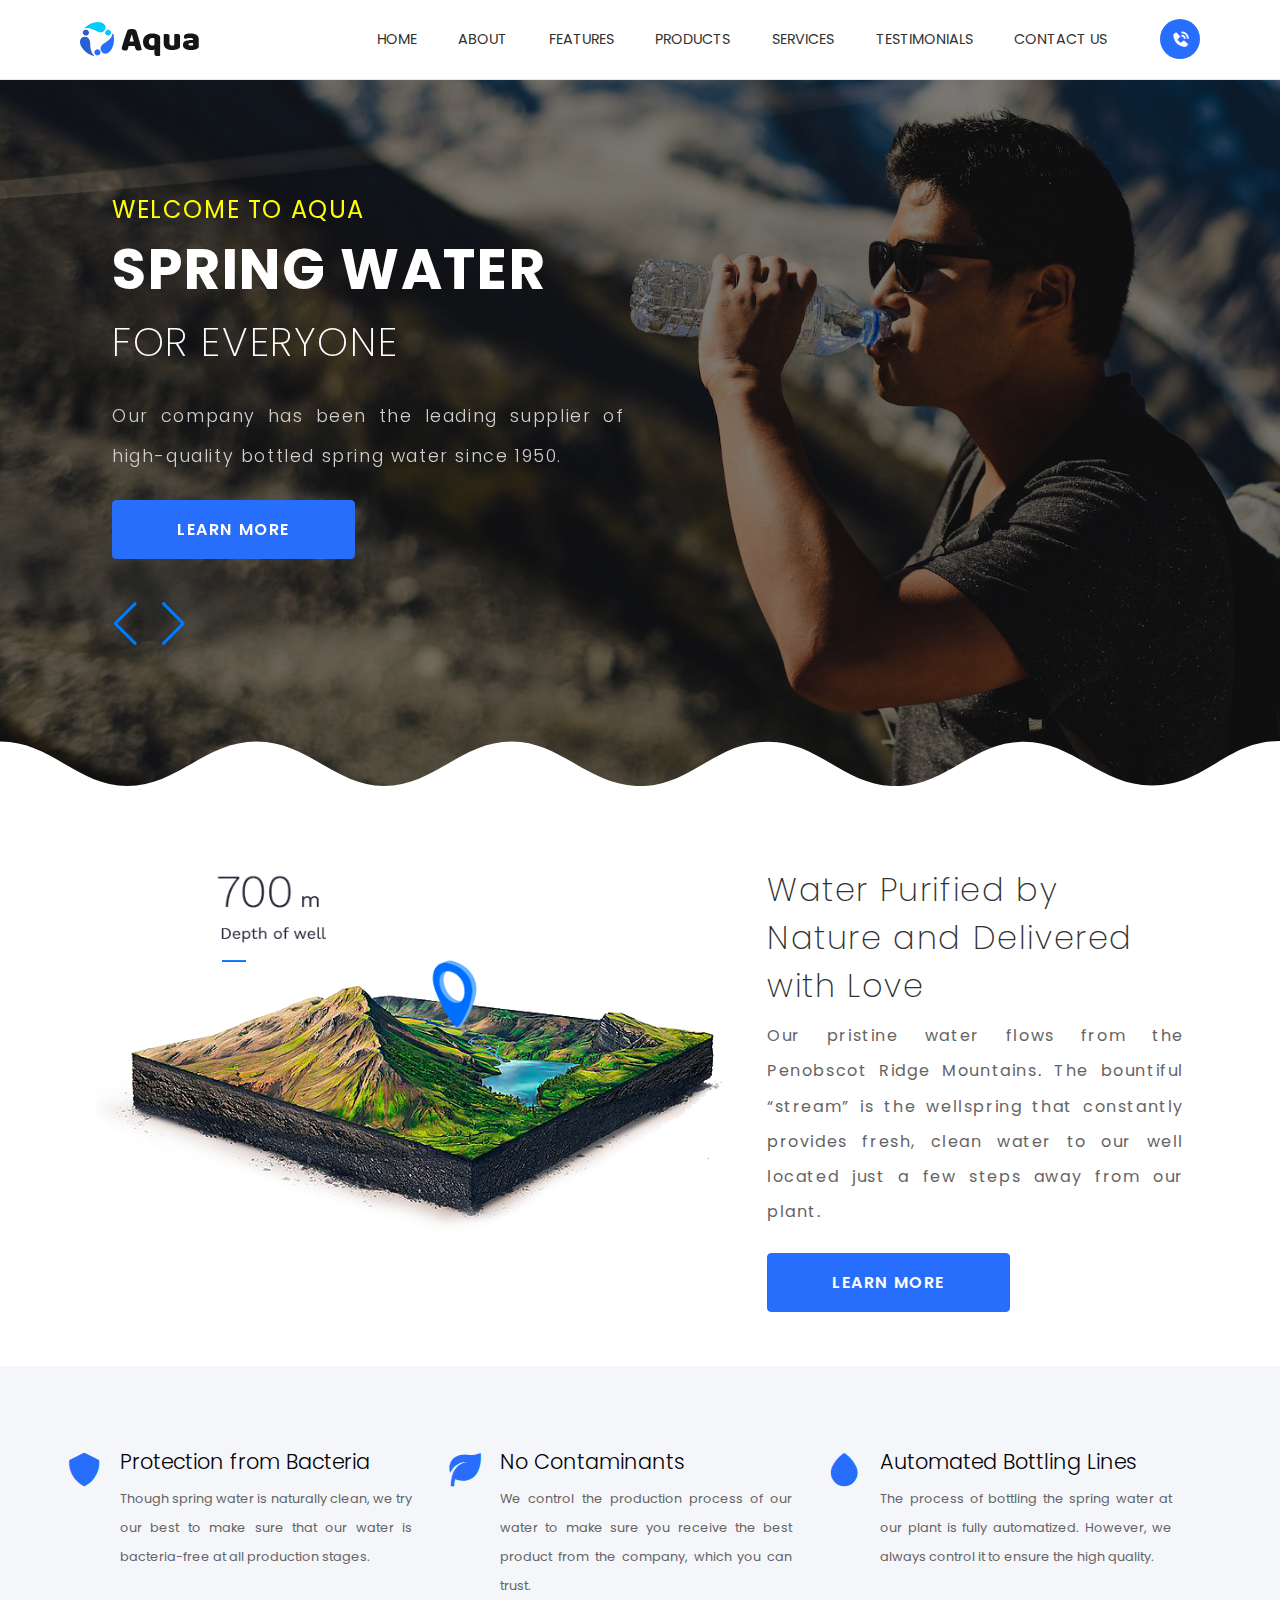
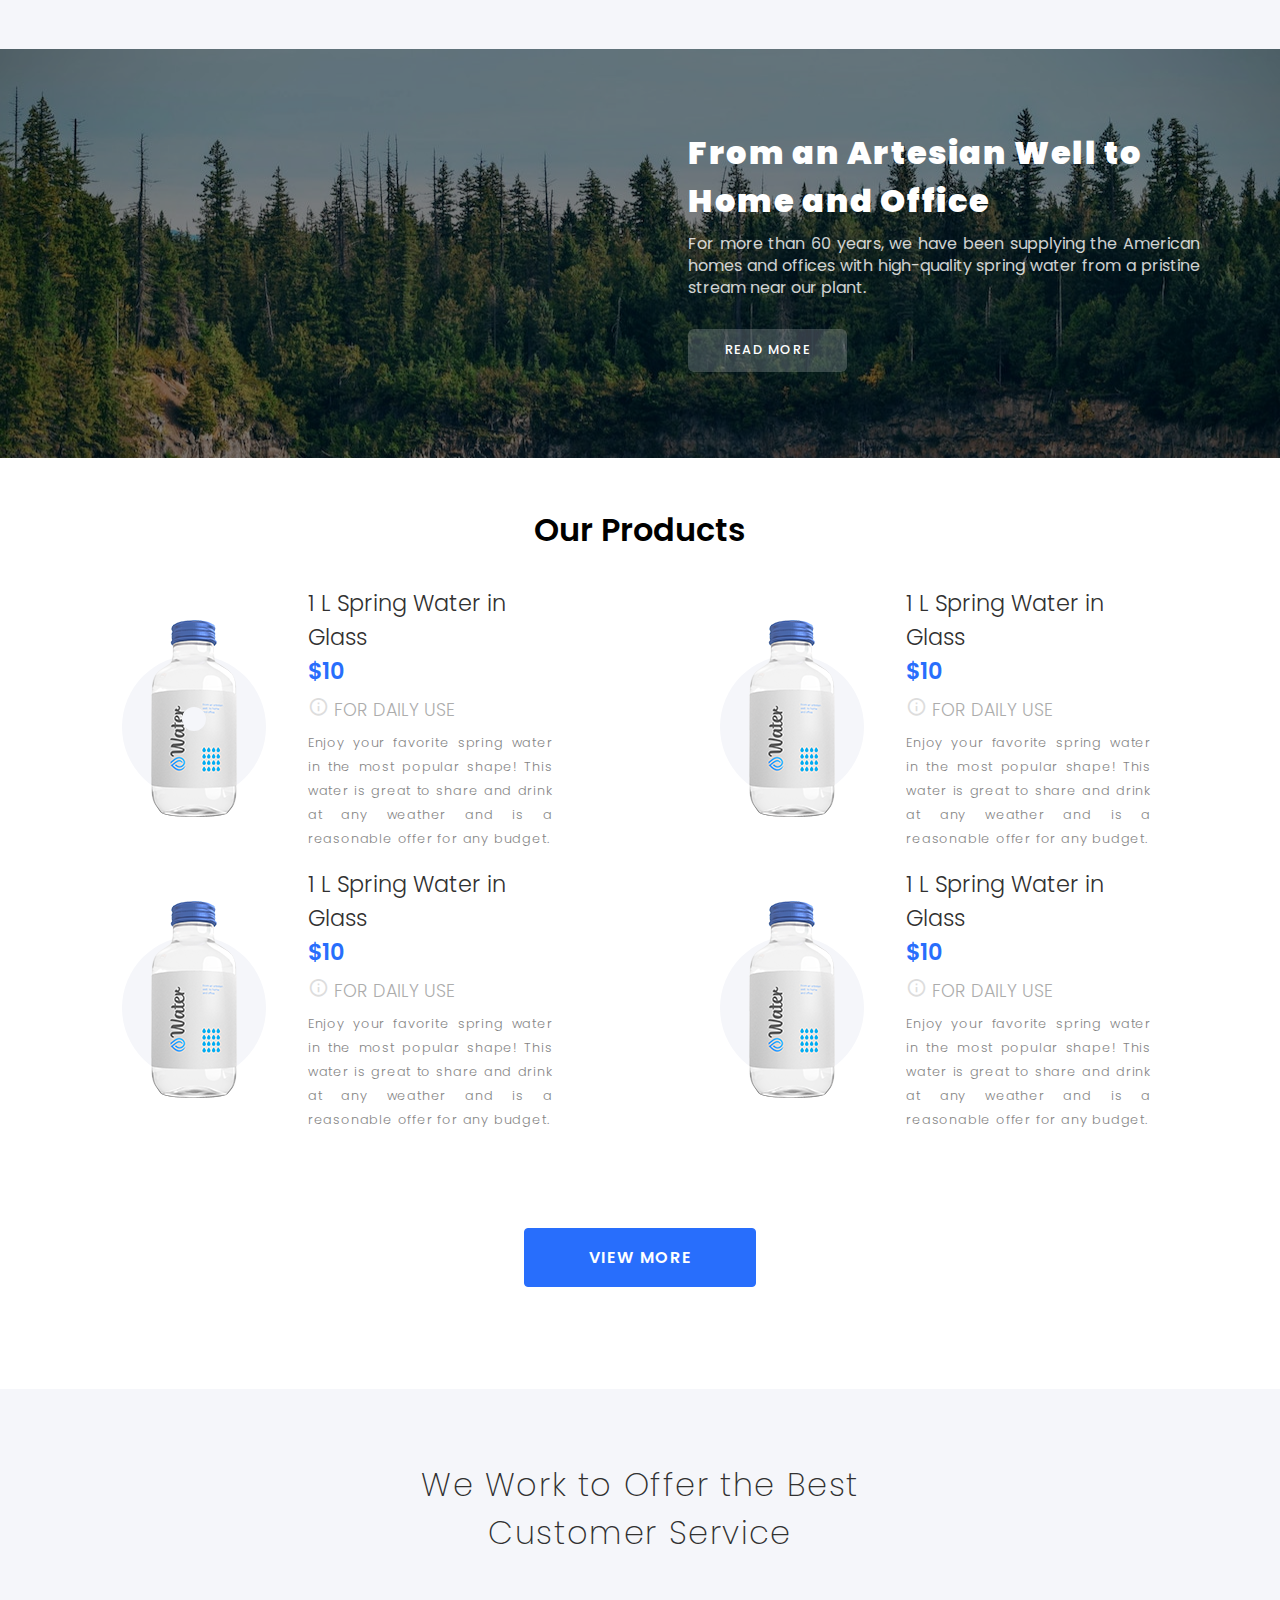
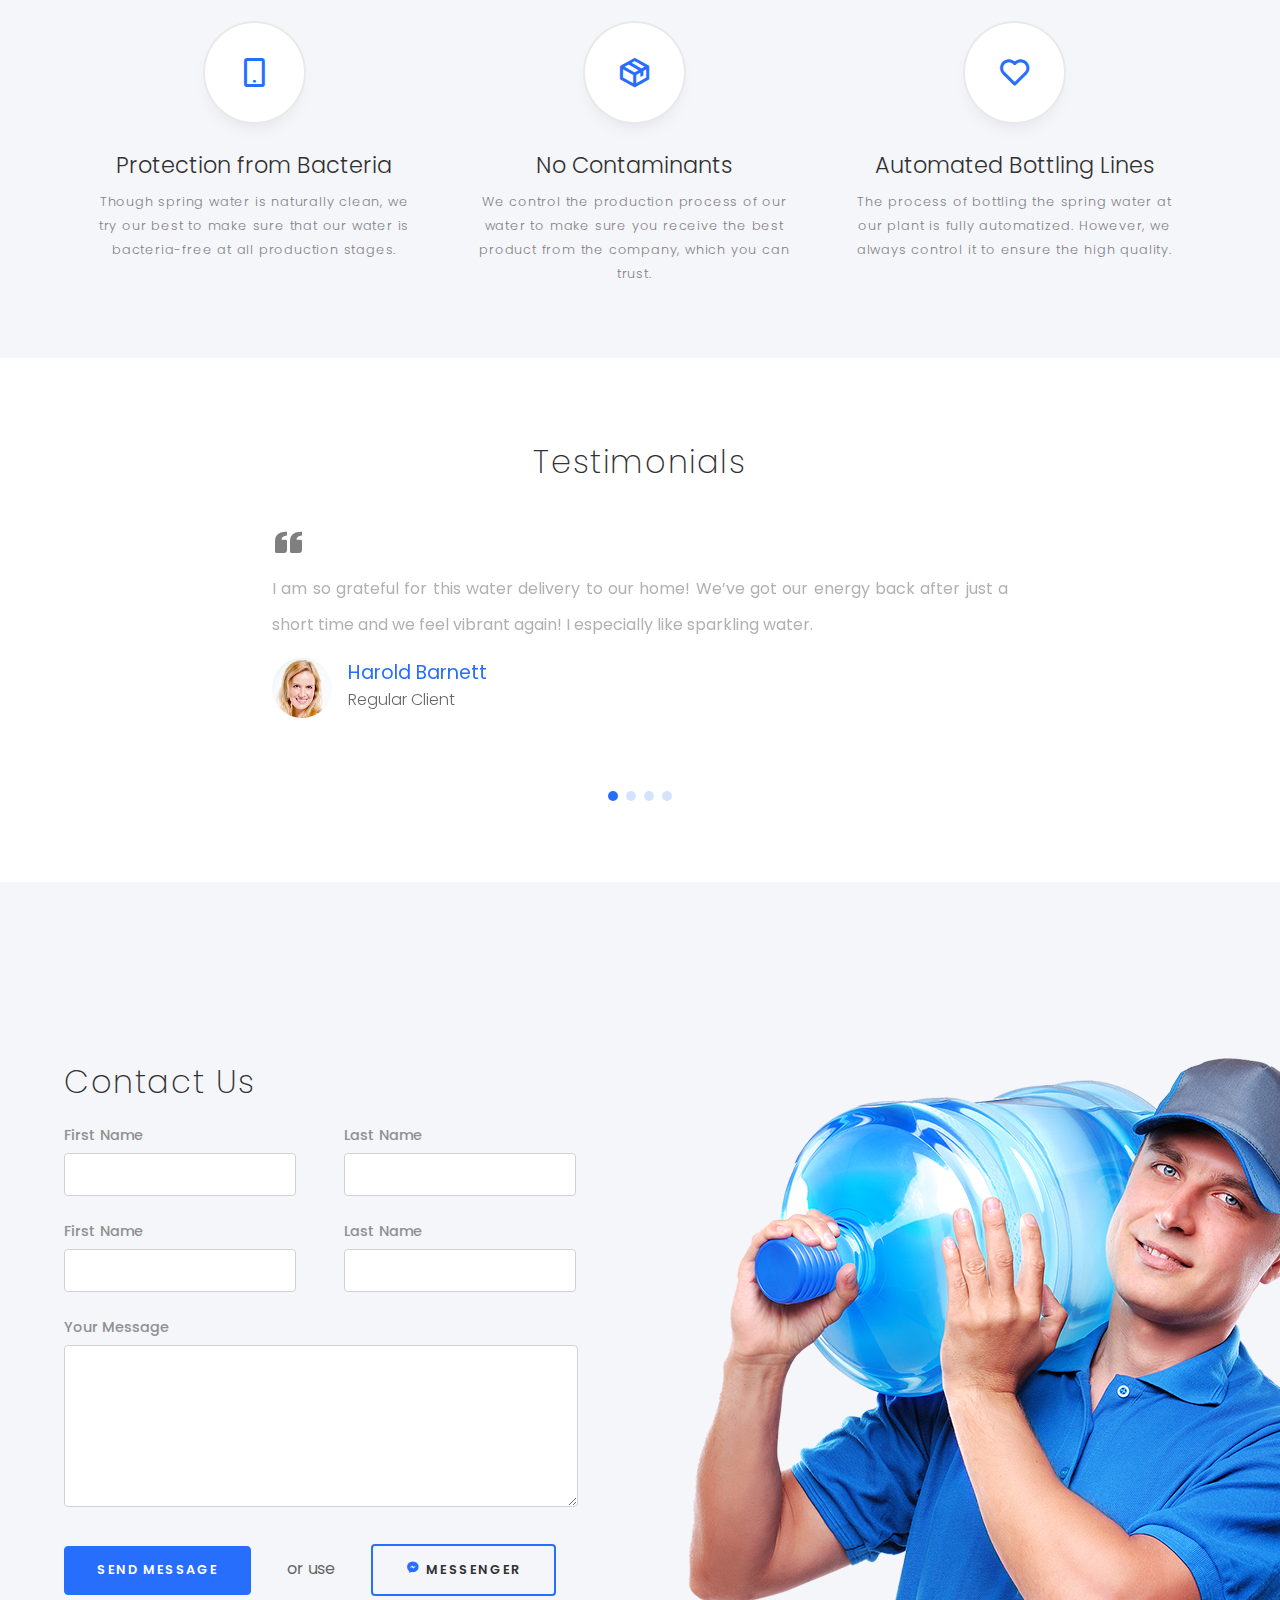
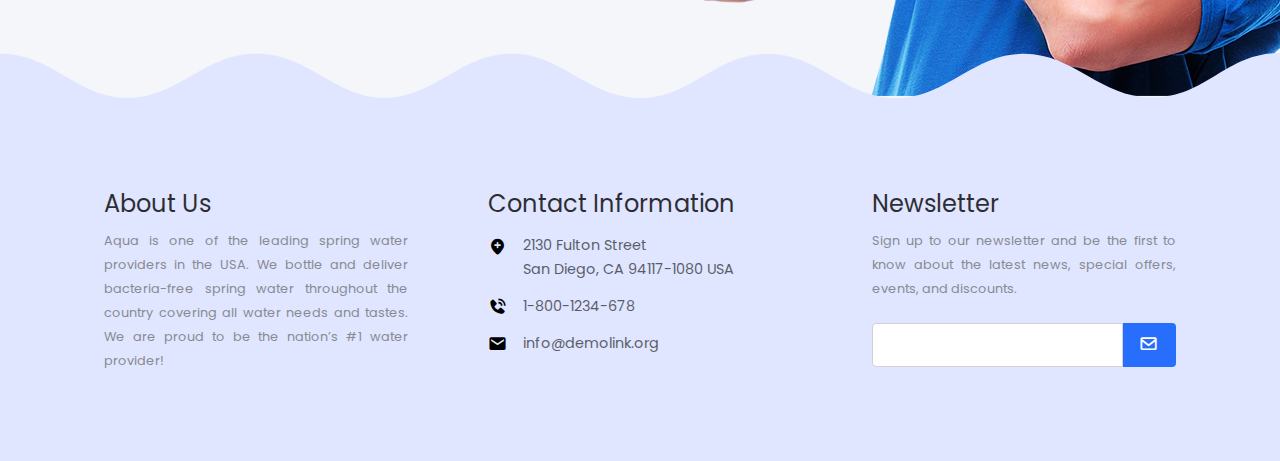
==== commit 51e01517: "menu in small screens added" ====
--- a/index.html
+++ b/index.html
@@ -16,7 +16,7 @@
 <body>
  <header>
     <div class="logo-container">
-        <span class="menu-btn"><i class='bx bx-menu' ></i></span>
+        <span class="menu-btn" onclick="menu()"><i class='bx bx-menu' ></i></span>
         <img src="./images/logo.png" />
     </div>
     <nav>
@@ -30,7 +30,17 @@
         <li><a href="#contact">CONTACT US</a></li>              
      </ul>
     </nav>
-
+    <div class="side-menu close" id="side-menu">
+        <ul>
+            <li><a href="#home">HOME</a></li>
+            <li><a href="#about">ABOUT</a></li>
+            <li><a href="#features">FEATURES</a></li>
+            <li><a href="#products">PRODUCTS</a></li>
+            <li><a href="#service">SERVICES</a></li>
+            <li><a href="#testimonial">TESTIMONIALS</a></li>
+            <li><a href="#contact">CONTACT US</a></li>              
+         </ul>
+    </div>
     <span class="call-btn"><i class='bx bxs-phone-call' ></i></span>
  </header>
  <main  id="home">
@@ -362,6 +372,22 @@
 </body>
 <script src="https://cdn.jsdelivr.net/npm/swiper@8/swiper-bundle.min.js"></script>
 <script src="main.js"></script>
+<script>
+    
+   function menu(){
+    const menu = document.getElementById('side-menu')
+   
+    if(menu.classList.contains("close")){
+        menu.classList.remove("close");
+        menu.classList.add("open");
+    }
+    else{
+        menu.classList.remove("open");
+        menu.classList.add("close");
+    }
+  
 
+   }
+</script>
 
 </html>--- a/style.css
+++ b/style.css
@@ -66,6 +66,9 @@
   font-size: 2em;
   margin-top: 0.5rem;
 }
+.menu-btn:hover {
+  color: var(--main-color);
+}
 
 nav {
   margin-left: auto;
@@ -89,11 +92,8 @@
   cursor: pointer;
   transition: var(--transition);
 }
-nav ul li a:active {
-  color: var(--main-color);
-}
-nav ul li a:visited {
-  color: var(--other-color);
+a:-webkit-any-link {
+  color: var(--text-color);
 }
 .call-btn {
   color: var(--second-color);
@@ -757,6 +757,38 @@
   top: 0px !important;
 }
 
+.side-menu {
+  position: absolute;
+  top: 5rem;
+  left: 0rem;
+  width: 15rem;
+  height: 100%;
+  background-color: #fff;
+  z-index: 1000;
+  transition: all 0.5s ease-in;
+}
+.close {
+  transform: translateX(-15rem);
+}
+.open {
+  transform: translateX(0rem);
+}
+.side-menu ul {
+  padding-left: 3rem;
+  list-style: none;
+  margin-top: 2rem;
+}
+.side-menu ul li {
+  padding: 0.5rem 0;
+}
+.side-menu ul li a {
+  text-decoration: none;
+  color: var(--other-color);
+}
+.side-menu ul li a:hover {
+  color: var(--main-color);
+}
+
 @media (min-width: 290px) {
   .swiper-button-prev,
   .swiper-button-next {
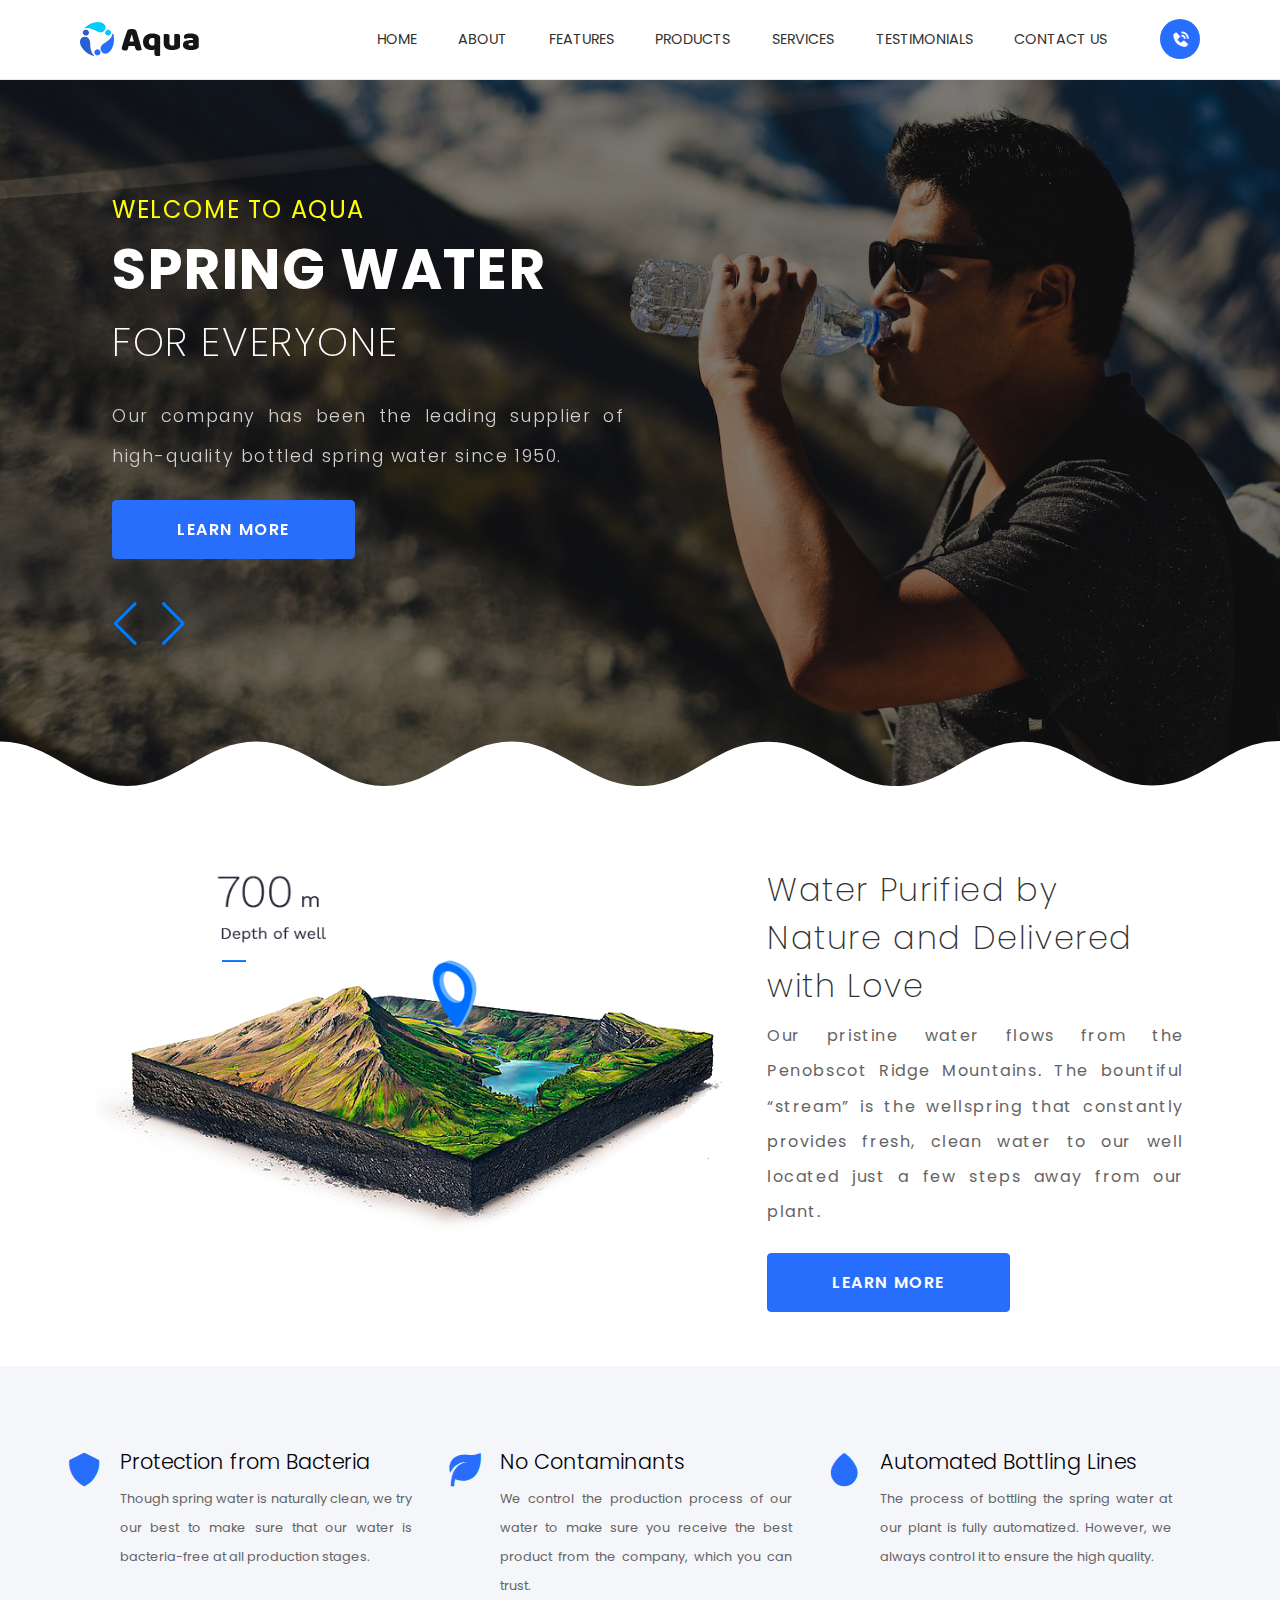
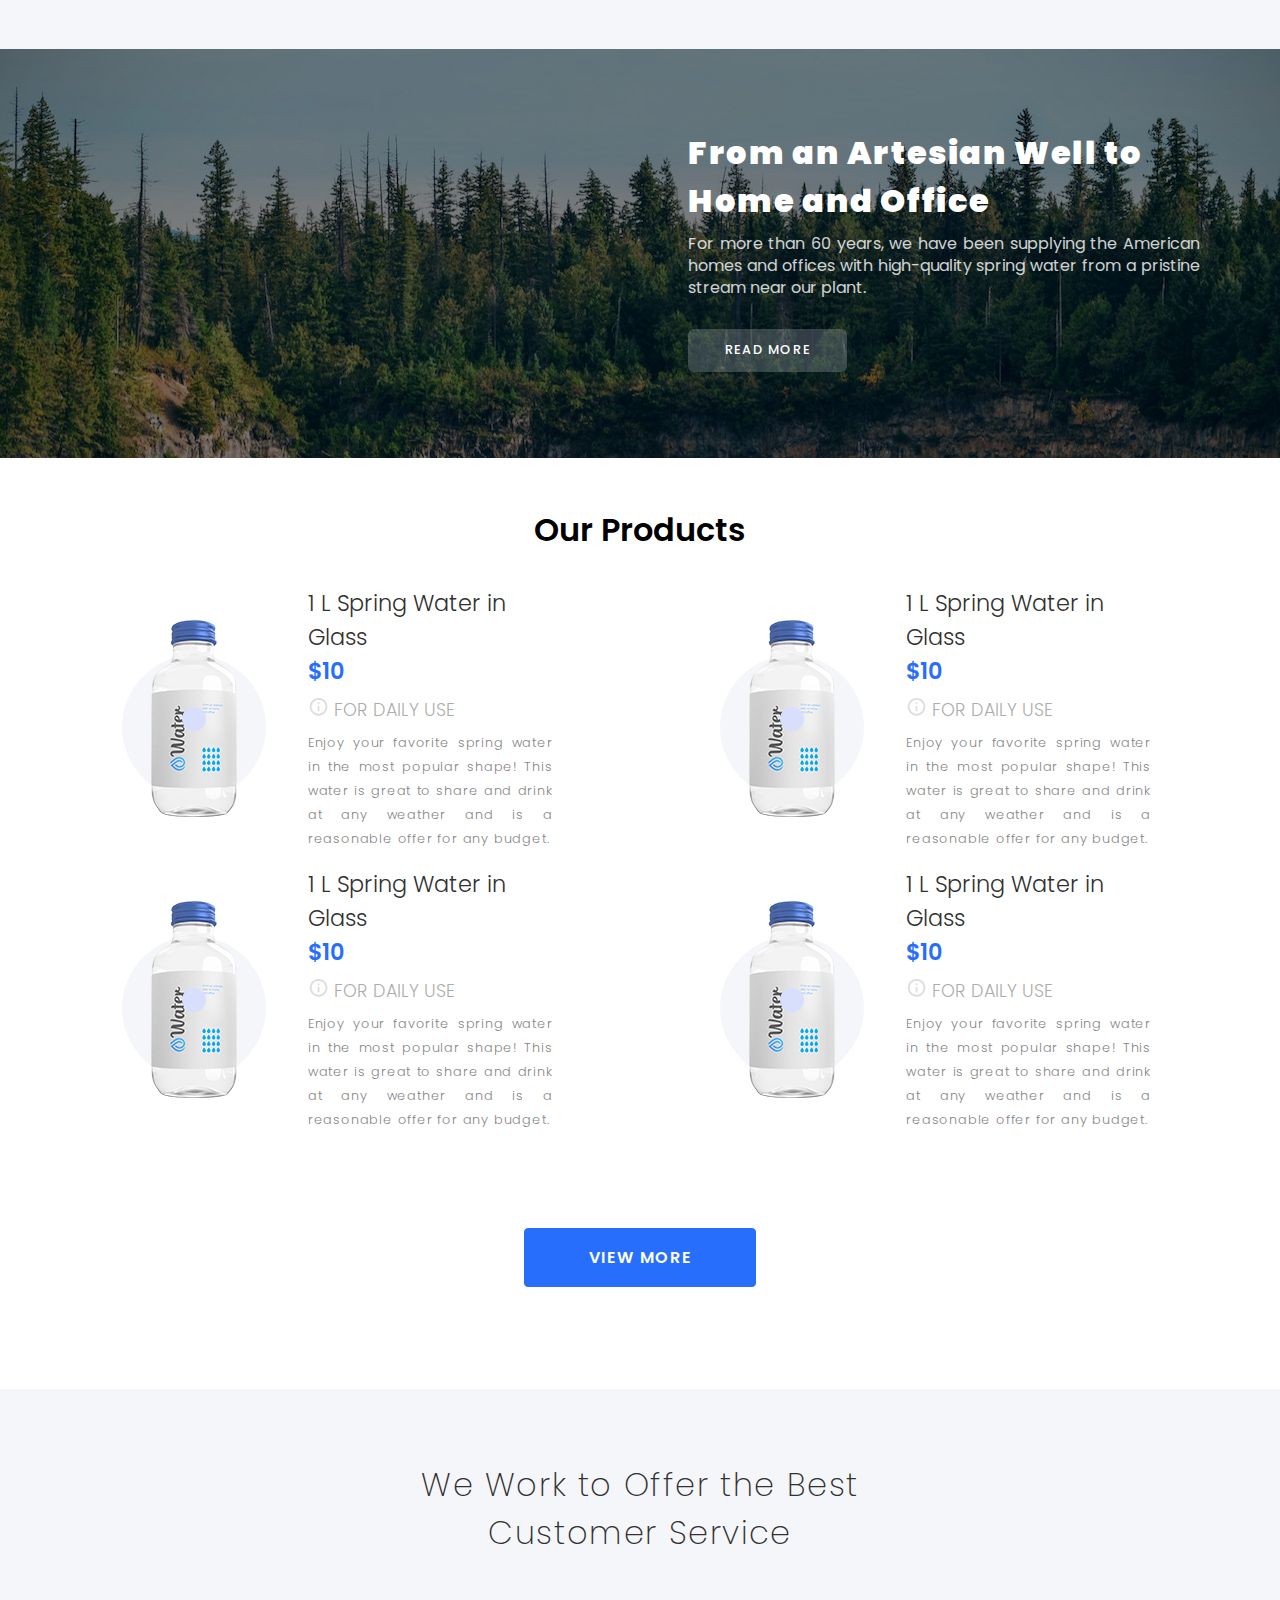
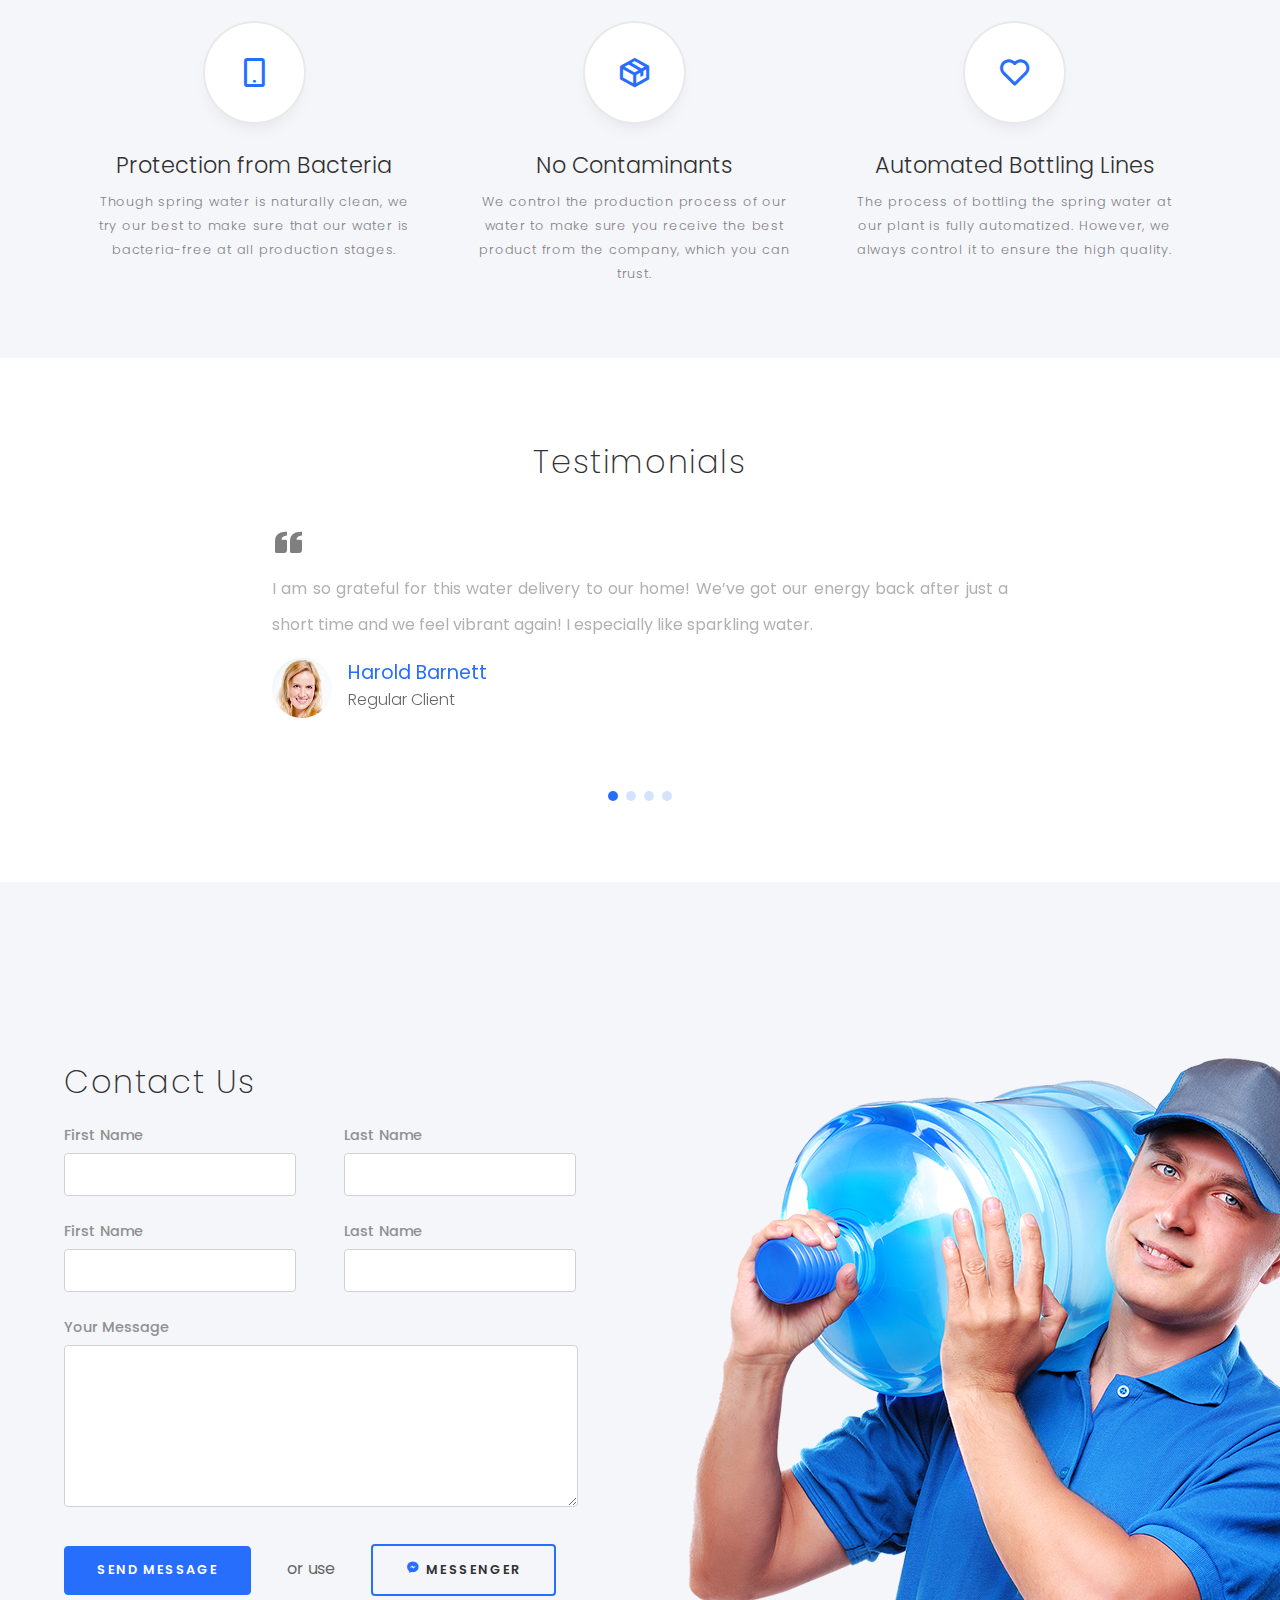
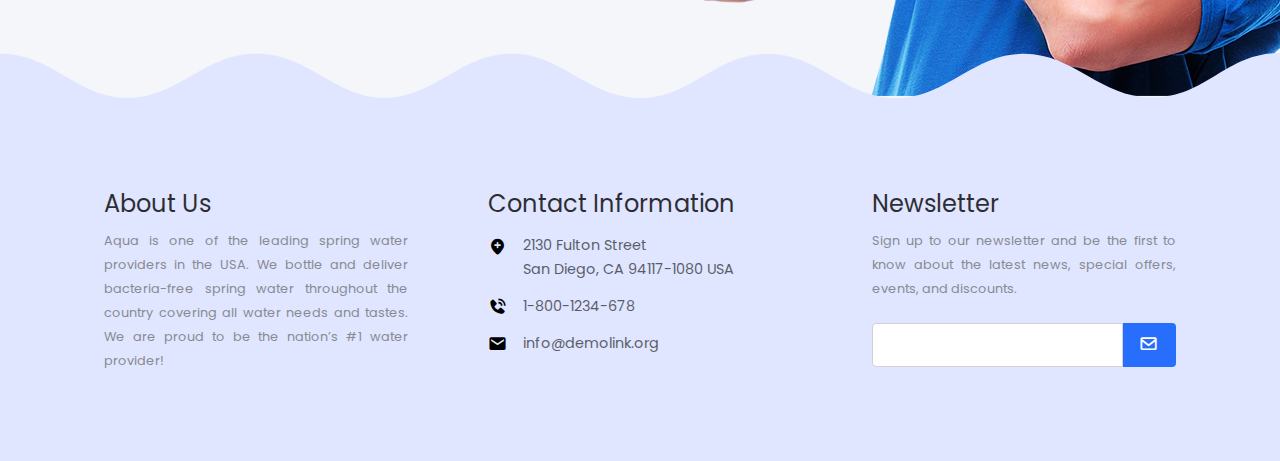
==== commit d14e7599: "small bubble animation fixed" ====
--- a/index.html
+++ b/index.html
@@ -158,6 +158,8 @@
             <div class="product">
                 <div class="product-img">
                     <span class="big-bubble"></span>
+                    <span class="small-bubble"></span>
+
                     <img src="./images/product-1.png" />
                 </div>
                 <div class="product-info">
@@ -173,6 +175,8 @@
                 <div class="product">
                     <div class="product-img">
                         <span class="big-bubble"></span>
+                        <span class="small-bubble"></span>
+
                         <img src="./images/product-1.png" />
                     </div>
                     <div class="product-info">
@@ -186,6 +190,7 @@
                 <div class="product">
                     <div class="product-img">
                         <span class="big-bubble"></span>
+                        <span class="small-bubble"></span>
 
                         <img src="./images/product-1.png" />
                     </div>
--- a/style.css
+++ b/style.css
@@ -365,41 +365,9 @@
   width: 1.5rem;
   height: 1.5rem;
   border-radius: 50%;
-  background-color: var(--bg-color);
+  background-color: rgb(216, 223, 252);
   position: absolute;
-
-  animation: bubble 2s ease-in-out 0s infinite;
-}
-@keyframes bubble {
-  0% {
-    /* pushes the sun down past the viewport */
-    left: 10rem;
-    top: 3rem;
-    opacity: 1;
-  }
-  25% {
-    /* returns the sun to its default position */
-    left: 9rem;
-    top: 2rem;
-    opacity: 0.8;
-  }
-  50% {
-    /* returns the sun to its default position */
-    left: 10rem;
-    top: 1rem;
-    opacity: 0.5;
-  }
-  75% {
-    /* returns the sun to its default position */
-    left: 9rem;
-    top: -2rem;
-    opacity: 0;
-  }
-  100% {
-    /* returns the sun to its default position */
-    left: 10rem;
-    top: 3rem;
-  }
+  animation: 3s ease-out infinite normal bubble;
 }
 
 .product-info {
@@ -788,7 +756,36 @@
 .side-menu ul li a:hover {
   color: var(--main-color);
 }
-
+@keyframes bubble {
+  0% {
+    /* pushes the sun down past the viewport */
+    left: 13rem;
+    top: 2.5rem;
+  }
+  25% {
+    /* returns the sun to its default position */
+    left: 14rem;
+    top: 1.75rem;
+  }
+  50% {
+    /* returns the sun to its default position */
+    left: 12rem;
+    top: 0.75rem;
+    opacity: 0.5;
+  }
+  75% {
+    /* returns the sun to its default position */
+    left: 14rem;
+    top: 0rem;
+    opacity: 0.2;
+  }
+  100% {
+    /* returns the sun to its default position */
+    left: 13rem;
+    top: -2rem;
+    opacity: 0;
+  }
+}
 @media (min-width: 290px) {
   .swiper-button-prev,
   .swiper-button-next {
@@ -803,6 +800,36 @@
     max-width: 100%;
     min-height: 35rem;
   }
+  @keyframes bubble {
+    0% {
+      /* pushes the sun down past the viewport */
+      left: 12rem;
+      top: 2.5rem;
+    }
+    25% {
+      /* returns the sun to its default position */
+      left: 13rem;
+      top: 1.75rem;
+    }
+    50% {
+      /* returns the sun to its default position */
+      left: 12rem;
+      top: 0.75rem;
+      opacity: 0.5;
+    }
+    75% {
+      /* returns the sun to its default position */
+      left: 14rem;
+      top: 0rem;
+      opacity: 0.2;
+    }
+    100% {
+      /* returns the sun to its default position */
+      left: 13rem;
+      top: -2rem;
+      opacity: 0;
+    }
+  }
 }
 @media (min-width: 380px) {
   .swiper-button-prev,
@@ -820,6 +847,36 @@
     max-width: 100%;
     min-height: 30rem;
   }
+  @keyframes bubble {
+    0% {
+      /* pushes the sun down past the viewport */
+      left: 16rem;
+      top: 2.5rem;
+    }
+    25% {
+      /* returns the sun to its default position */
+      left: 15rem;
+      top: 1.75rem;
+    }
+    50% {
+      /* returns the sun to its default position */
+      left: 16rem;
+      top: 0.75rem;
+      opacity: 0.5;
+    }
+    75% {
+      /* returns the sun to its default position */
+      left: 14rem;
+      top: 0rem;
+      opacity: 0.2;
+    }
+    100% {
+      /* returns the sun to its default position */
+      left: 16rem;
+      top: -1rem;
+      opacity: 0;
+    }
+  }
 }
 
 @media (min-width: 540px) {
@@ -832,6 +889,36 @@
   .swiper-button-next {
     left: 6rem !important;
   }
+  @keyframes bubble {
+    0% {
+      /* pushes the sun down past the viewport */
+      left: 17rem;
+      top: 2.5rem;
+    }
+    25% {
+      /* returns the sun to its default position */
+      left: 18rem;
+      top: 1.75rem;
+    }
+    50% {
+      /* returns the sun to its default position */
+      left: 17rem;
+      top: 0.75rem;
+      opacity: 0.5;
+    }
+    75% {
+      /* returns the sun to its default position */
+      left: 18rem;
+      top: 0rem;
+      opacity: 0.2;
+    }
+    100% {
+      /* returns the sun to its default position */
+      left: 16rem;
+      top: -1rem;
+      opacity: 0;
+    }
+  }
 }
 
 @media (min-width: 600px) {
@@ -916,6 +1003,36 @@
   .swiper-button-next {
     left: 6rem !important;
   }
+  @keyframes bubble {
+    0% {
+      /* pushes the sun down past the viewport */
+      left: 12rem;
+      top: 3rem;
+    }
+    25% {
+      /* returns the sun to its default position */
+      left: 11rem;
+      top: 2rem;
+    }
+    50% {
+      /* returns the sun to its default position */
+      left: 12rem;
+      top: 1rem;
+      opacity: 0.5;
+    }
+    75% {
+      /* returns the sun to its default position */
+      left: 10rem;
+      top: 0rem;
+      opacity: 0.2;
+    }
+    100% {
+      /* returns the sun to its default position */
+      left: 12rem;
+      top: 3rem;
+      opacity: 0;
+    }
+  }
 }
 @media (min-width: 800px) {
   .slide-info {
@@ -992,6 +1109,36 @@
     margin: 6px 0;
     margin-top: 1.5rem;
   }
+  @keyframes bubble {
+    0% {
+      /* pushes the sun down past the viewport */
+      left: 6rem;
+      top: 3rem;
+    }
+    25% {
+      /* returns the sun to its default position */
+      left: 5rem;
+      top: 2rem;
+    }
+    50% {
+      /* returns the sun to its default position */
+      left: 7rem;
+      top: 1rem;
+      opacity: 0.5;
+    }
+    75% {
+      /* returns the sun to its default position */
+      left: 6rem;
+      top: 0rem;
+      opacity: 0.2;
+    }
+    100% {
+      /* returns the sun to its default position */
+      left: 8rem;
+      top: 3rem;
+      opacity: 0;
+    }
+  }
 }
 @media (min-width: 900px) {
   svg {
@@ -999,6 +1146,36 @@
   }
   .contact-from {
     padding: 6rem 10rem;
+  }
+  @keyframes bubble {
+    0% {
+      /* pushes the sun down past the viewport */
+      left: 7rem;
+      top: 3rem;
+    }
+    25% {
+      /* returns the sun to its default position */
+      left: 6rem;
+      top: 2rem;
+    }
+    50% {
+      /* returns the sun to its default position */
+      left: 7rem;
+      top: 1rem;
+      opacity: 0.5;
+    }
+    75% {
+      /* returns the sun to its default position */
+      left: 5rem;
+      top: 0rem;
+      opacity: 0.2;
+    }
+    100% {
+      /* returns the sun to its default position */
+      left: 7rem;
+      top: 3rem;
+      opacity: 0;
+    }
   }
 }
 
@@ -1060,6 +1237,36 @@
   .service {
     flex: 0 0 33%;
   }
+  @keyframes bubble {
+    0% {
+      /* pushes the sun down past the viewport */
+      left: 8rem;
+      top: 3rem;
+    }
+    25% {
+      /* returns the sun to its default position */
+      left: 7rem;
+      top: 2rem;
+    }
+    50% {
+      /* returns the sun to its default position */
+      left: 8rem;
+      top: 1rem;
+      opacity: 0.5;
+    }
+    75% {
+      /* returns the sun to its default position */
+      left: 6rem;
+      top: 0rem;
+      opacity: 0.2;
+    }
+    100% {
+      /* returns the sun to its default position */
+      left: 8rem;
+      top: 3rem;
+      opacity: 0;
+    }
+  }
 }
 
 @media (min-width: 1200px) {
@@ -1112,6 +1319,36 @@
   .swiper-button-next {
     left: 10rem !important;
   }
+  @keyframes bubble {
+    0% {
+      /* pushes the sun down past the viewport */
+      left: 10rem;
+      top: 3rem;
+    }
+    25% {
+      /* returns the sun to its default position */
+      left: 9rem;
+      top: 2rem;
+    }
+    50% {
+      /* returns the sun to its default position */
+      left: 10rem;
+      top: 1rem;
+      opacity: 0.5;
+    }
+    75% {
+      /* returns the sun to its default position */
+      left: 9rem;
+      top: 0rem;
+      opacity: 0.2;
+    }
+    100% {
+      /* returns the sun to its default position */
+      left: 10rem;
+      top: 3rem;
+      opacity: 0;
+    }
+  }
 }
 
 @media (min-width: 1300px) {
